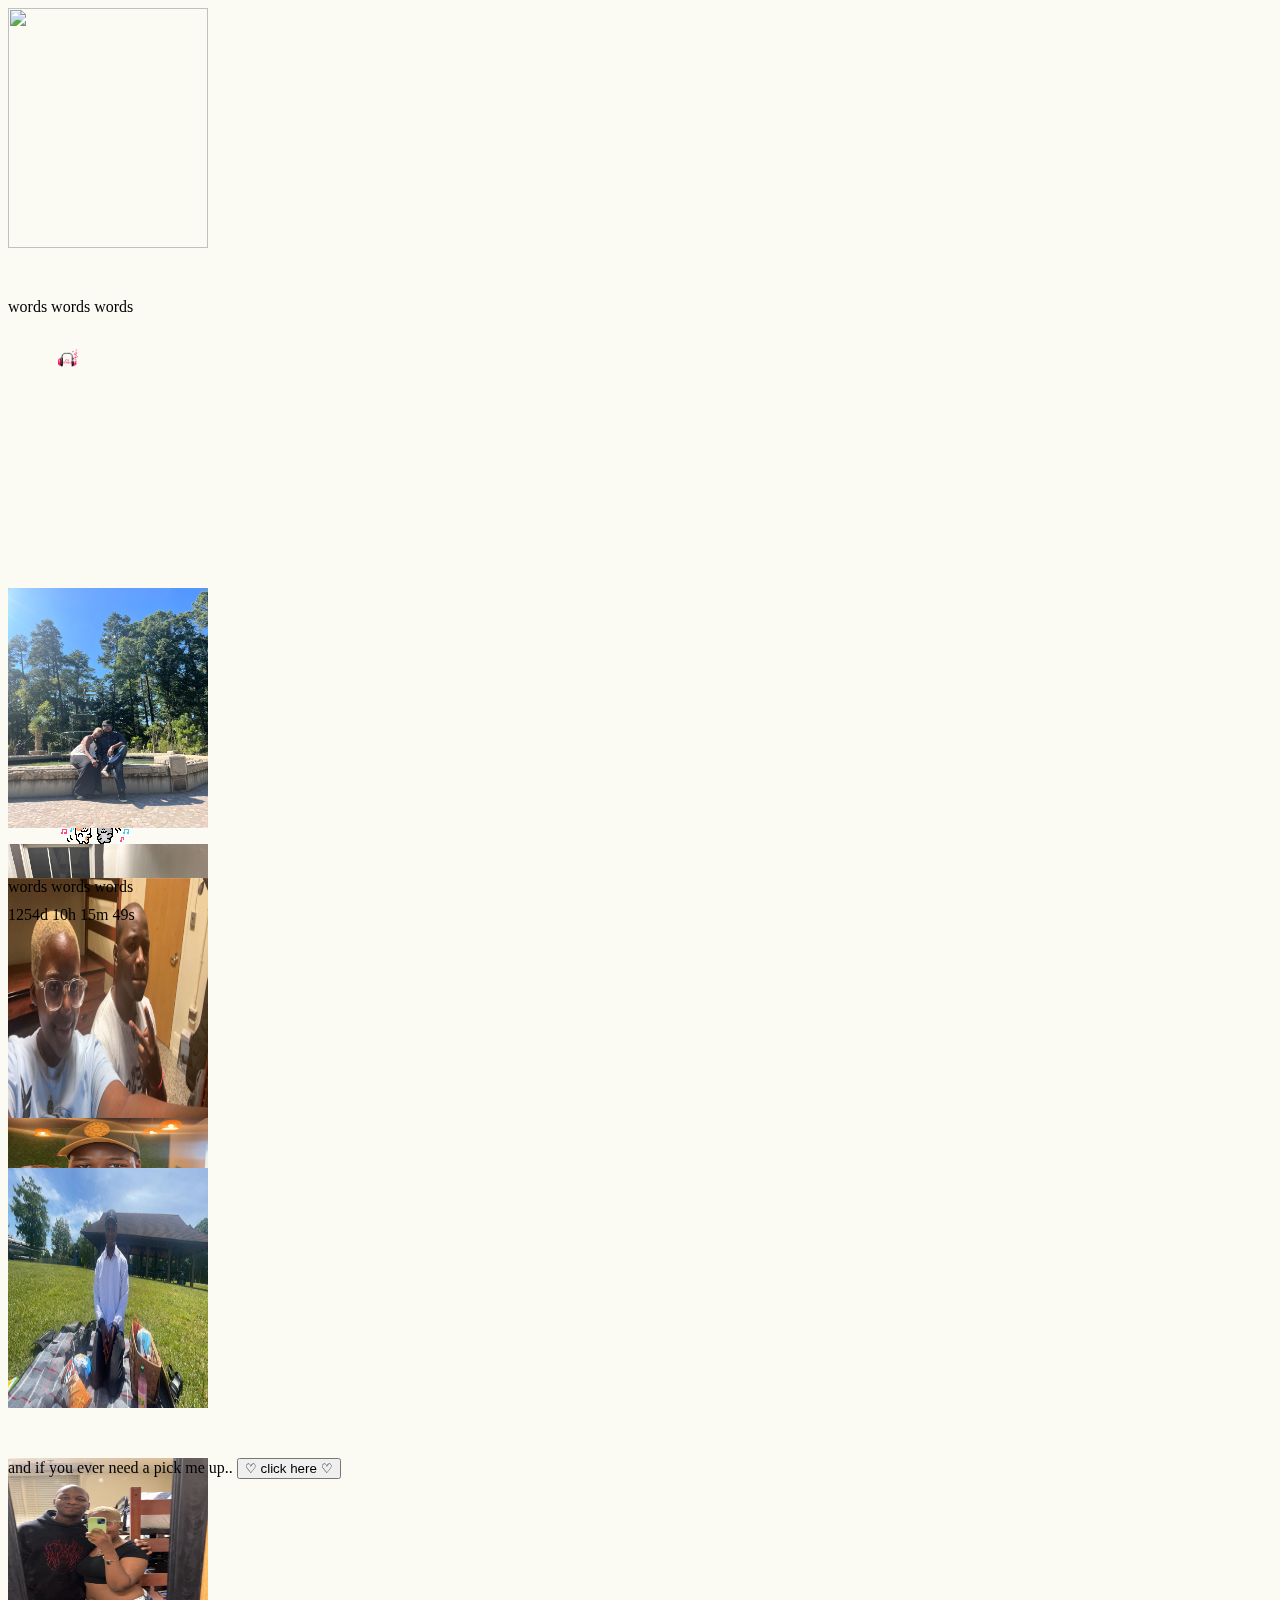
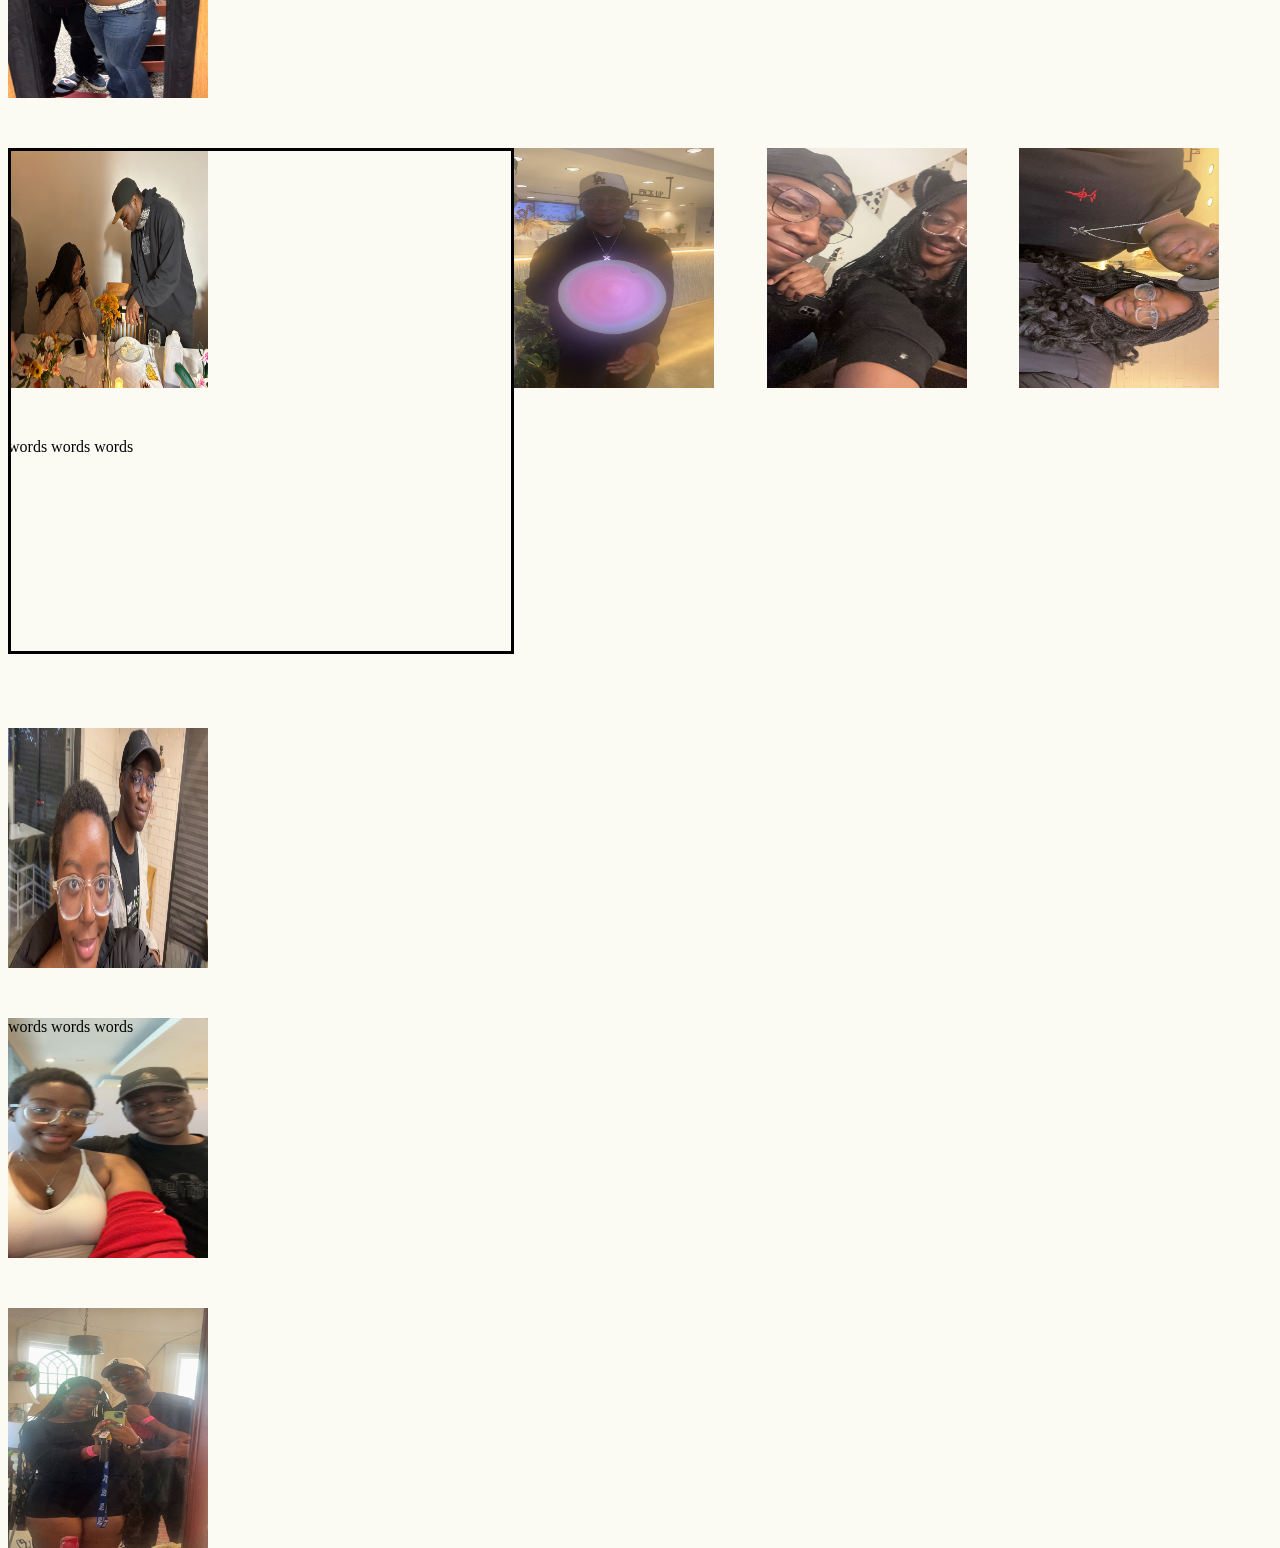
==== index.html @ 5087224a "Update index.html" ====
<!DOCTYPE html>
<html>

<head>
    <meta charset="utf-8" />
    <title>My landing page</title>
    <link rel="icon" type="image/x-icon" href=" images/tumblr_23c83ca6d9e8173773c2e165d2c011a1_eb9f9b46_640.png">
    <link rel="stylesheet" type="text/css" href="style.css" />
    <style>

    </style>
</head>


<body style="background-color: #fbfaf3;">
    <div class="mainwrapper">

        <div class="sevenwrapper">
            <img src="  images/IMG_0376.jpg" alt="">

            <img style="height:20px; width:auto; margin-top: 100px; margin-left: 50px;"
                src="  images/tumblr_inline_mtulcvjfHB1qaw0bs540.gif" alt="">

            <iframe style="border-radius:12px"
                src="https://open.spotify.com/embed/playlist/27aRAfMPv9vYtytE5DPoGF?utm_source=generator" width="100%"
                height="352" frameBorder="0" allowfullscreen=""
                allow="autoplay; clipboard-write; encrypted-media; fullscreen; picture-in-picture"
                loading="lazy"></iframe>

            <img style="height:20px; width:auto; margin-top: 100px; margin-left: 50px;"
                src="  images/tumblr_lngpm936rJ1qfel73540.gif" alt="">

            <img src="images/IMG_1539.jpeg" alt="">


            <img src="  images/IMG_5144.jpeg" alt="">

        </div>

        <div>
            words words words
        </div>

        <div class="threewrapper">
            <img src="  images/IMG_1712.jpeg" alt="">
            <img src="  images/IMG_1811.jpeg" alt="">
            <img src="  images/IMG_2466.jpeg" alt="">


        </div>

        <div>
            words words words
            <h1 style="background-color:#fbfaf3;font-size: 15px"></h1>
            <div id="clock">Loading...</div>
            <script>

                function updateClock() {
                    const startTime = new Date("February 17, 2023 19:21:00").getTime();
                    const now = new Date().getTime();
                    const elapsed = now - startTime;

                    const days = Math.floor(elapsed / (1000 * 60 * 60 * 24));
                    const hours = Math.floor((elapsed % (1000 * 60 * 60 * 24)) / (1000 * 60 * 60));
                    const minutes = Math.floor((elapsed % (1000 * 60 * 60)) / (1000 * 60));
                    const seconds = Math.floor((elapsed % (1000 * 60)) / 1000);

                    document.getElementById("clock").innerText =
                        `${days}d ${hours}h ${minutes}m ${seconds}s`;
                }

                setInterval(updateClock, 1000);
                updateClock(); 
            </script>

        </div>

        <div class="threewrapper">

            <img src="  images/IMG_5146.jpeg" alt="">
            <img src="  images/IMG_5147.jpeg" alt="">
            <img src="  images/IMG_7481.jpeg" alt="">


        </div>

        <div>
            and if you ever need a pick me up..

            <button onclick="generateCompliment()"> ♡ click here ♡</button>
            <p style=" font-size: 20px;
            margin-top: 20px; color: black;" id="compliment"></p>

            <p style=" font-size: 20px; margin-top: 20px; color: black;" id="compliment"></p>


            <script>

                const compList = [
                    "Your smile is so cute ♡",
                    "I love your dimples ♡",
                    "You are so handsome!",
                    "Your outfits are always sooo good!",
                    "I love you!",
                    "You make me so happy",
                    "You're so persistent!",
                    "You're so kind",
                    "You are intelligent!",
                    "You are so charming",
                    "You are a joy to be around",
                    "You're such a good boyfriend",
                    "You're a great friend"
                ];

                function generateCompliment() {
                    const randomCompliment = compList[Math.floor(Math.random() * compList.length)];
                    document.getElementById("compliment").textContent = randomCompliment;
                }
            </script>
        </div>


        <div class="fourwrapper">

            <iframe width="500" height="500" style="border:3px solid black; margin:auto; display:block" frameborder="0"
                src="https://crosswordlabs.com/embed/anniv-933"></iframe> <img src="  images/IMG_5137.jpeg" alt="">
            <img src="  images/IMG_5138.jpeg" alt="">
            <img src="  images/IMG_5141.jpeg" alt="">
        </div>

        <div>
            words words words
        </div>

        <div class="threewrapper">
            <img src="  images/IMG_3035.jpeg" alt="">
            <img src="  images/IMG_3185.jpeg" alt="">
            <img src="  images/IMG_3643.jpeg" alt="">

        </div>

        <div>
            words words words
        </div>
    </div>

</body>

</html>
---- style.css ----
p {
    font-family: 'Segoe UI', Tahoma, Geneva, Verdana, sans-serif;
    font-size: 20px;
    color: white;
}

a {
    color: white;
    font-family: 'Segoe UI', Tahoma, Geneva, Verdana, sans-serif;
    font-size: 15px;
    text-decoration: none;

}

img {
    display: block;
    width: 200px;
    height: 100%;
}

.mainwrapper {
    display: grid;
    grid-auto-rows: 15em;
    row-gap: 50px;
}

.fourwrapper {
    display: grid;
    grid-template-columns: repeat(4, 1fr);
    grid-auto-rows: 15em;
    row-gap: 50px;
}


.threewrapper {
    display: grid;
    grid-template-columns: 3, 1fr;
    grid-auto-rows: 15em;
    row-gap: 50px;
}


span:hover {
    background-color: rgb(255, 255, 255, 0.2);
    padding-left: 20px;
    padding-bottom: 20px;

}
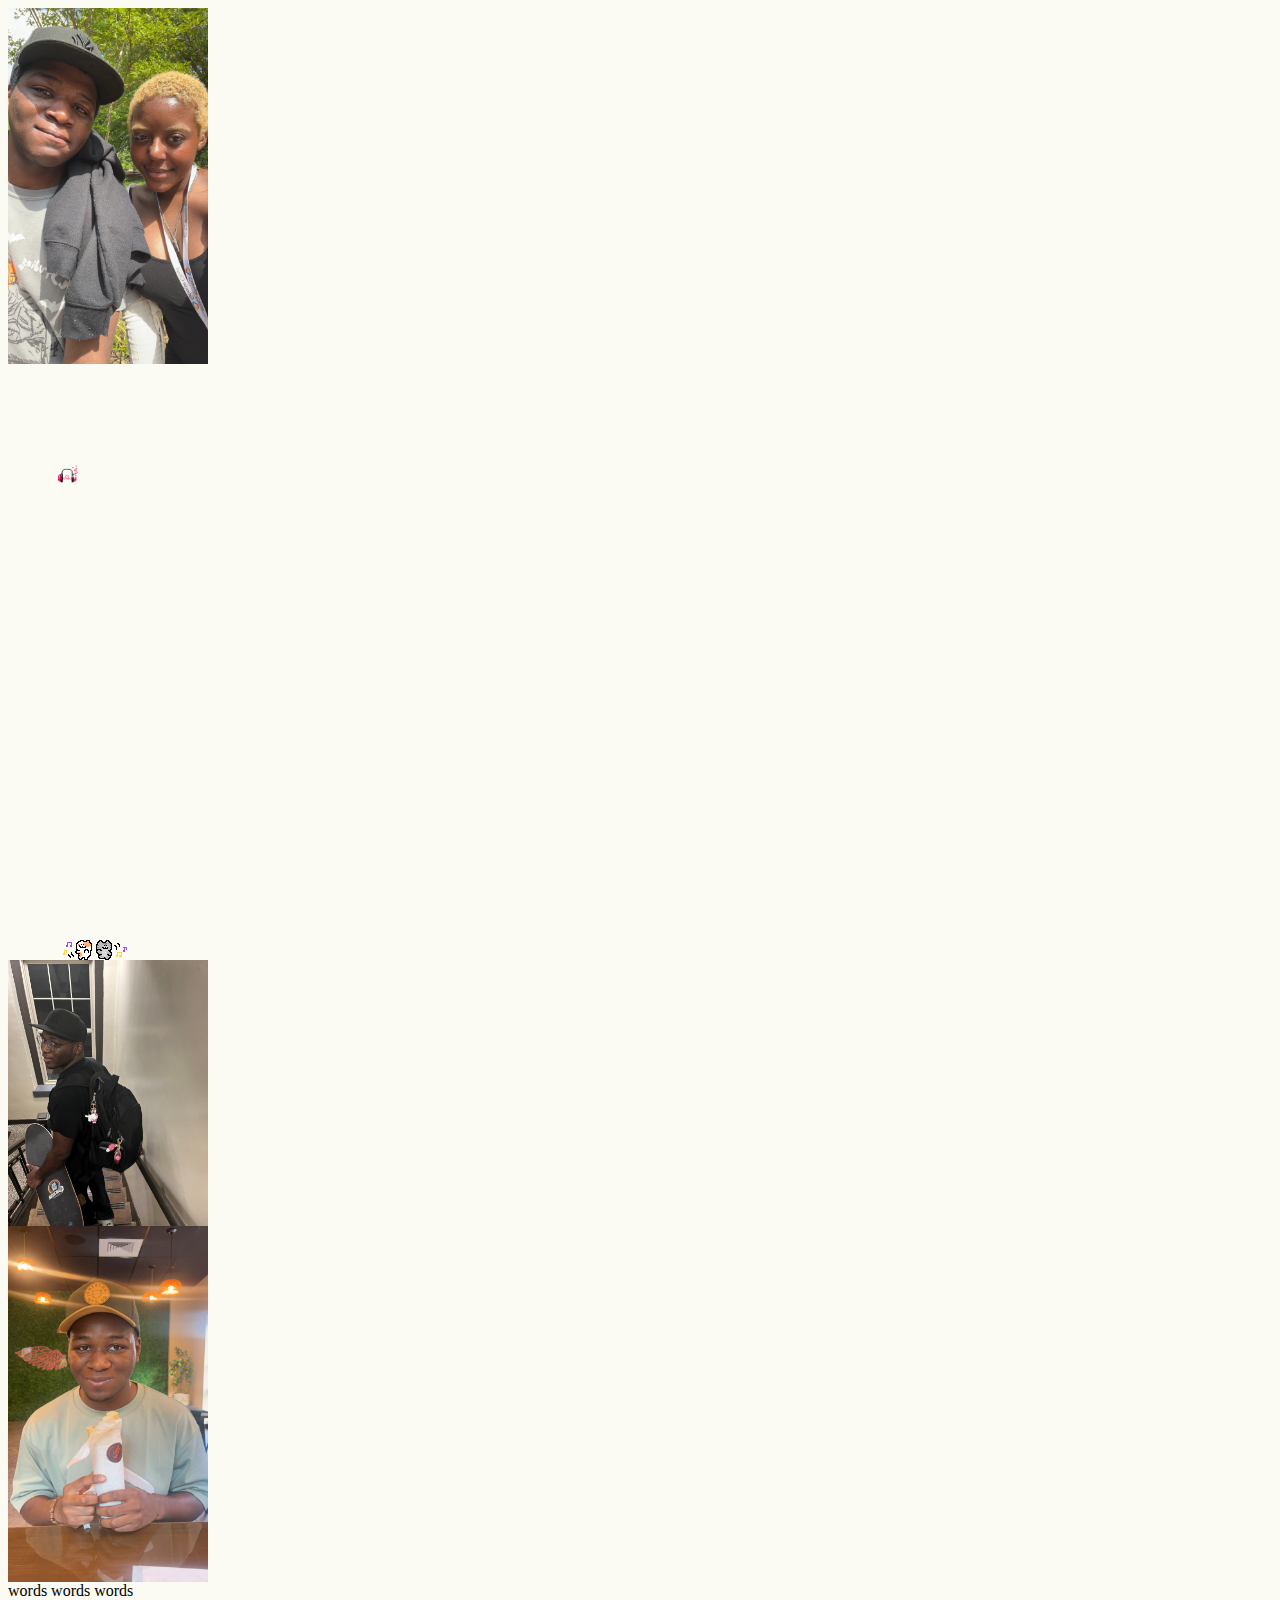
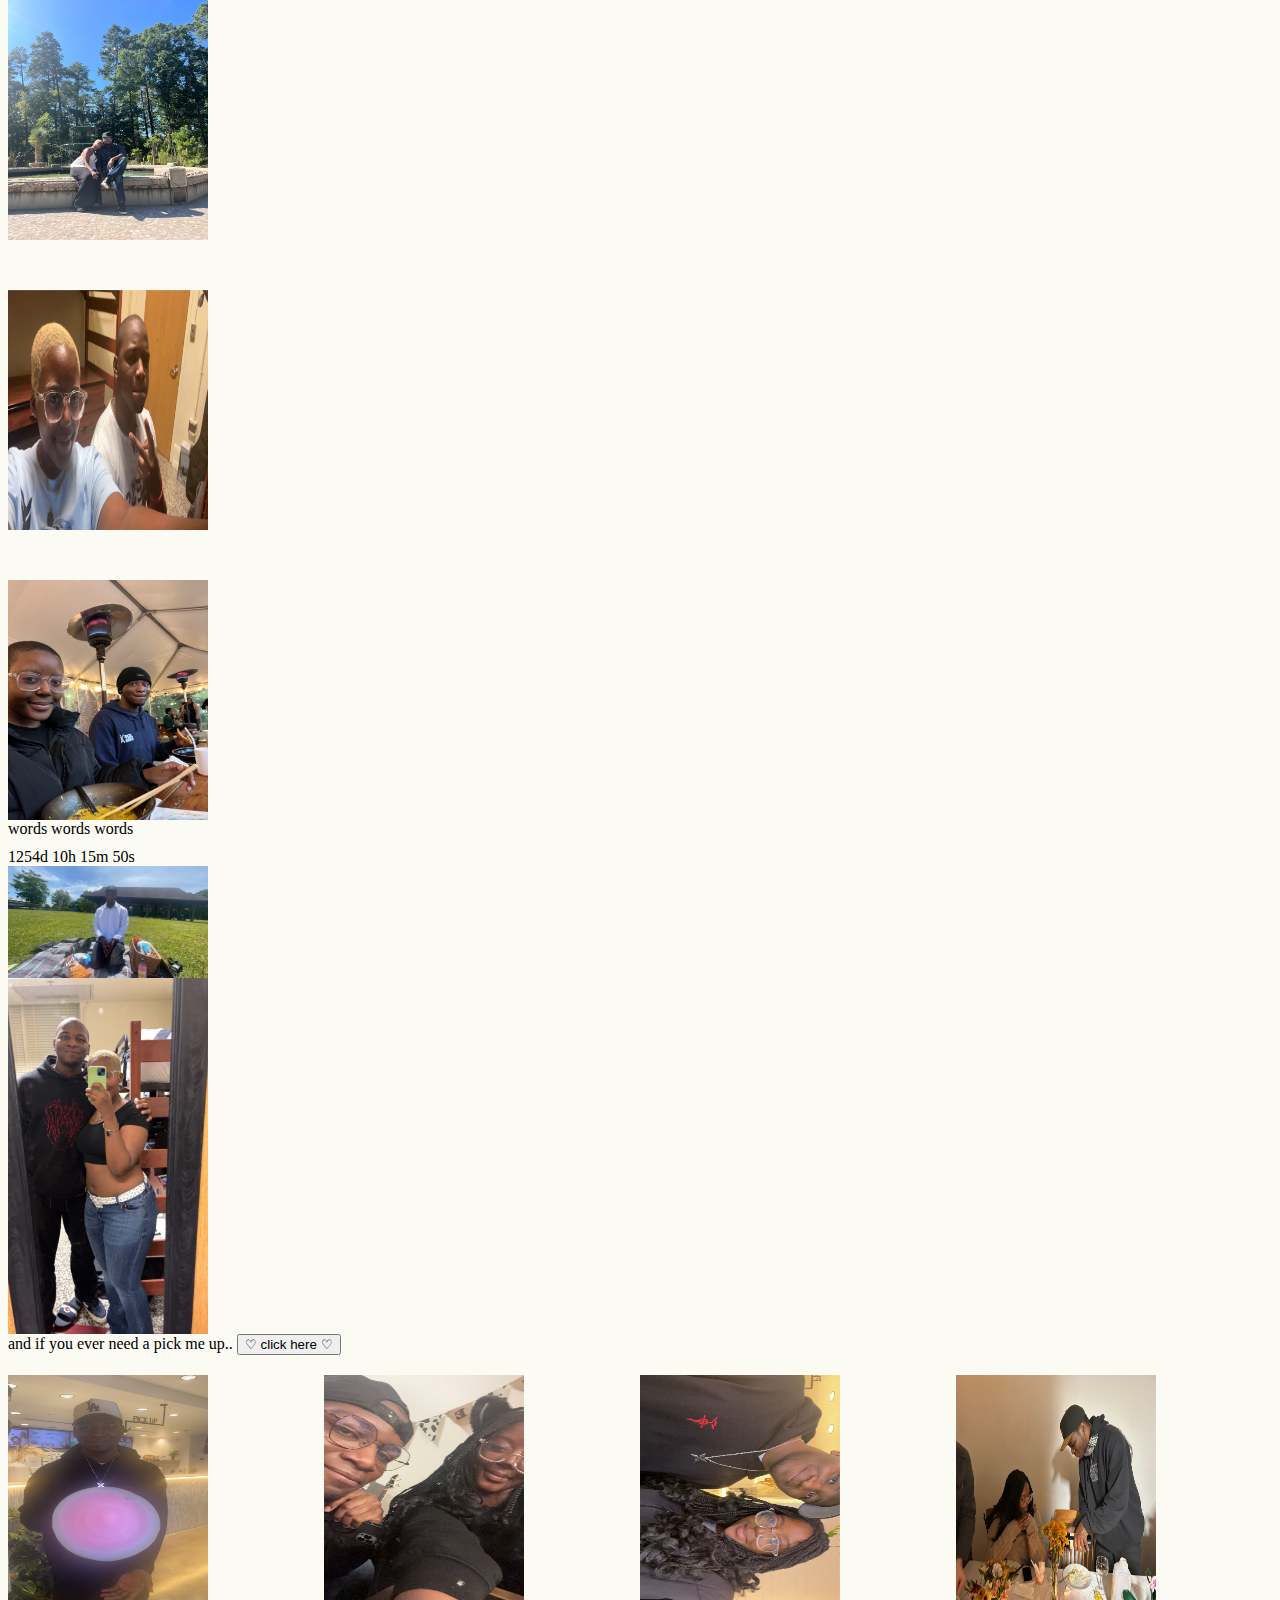
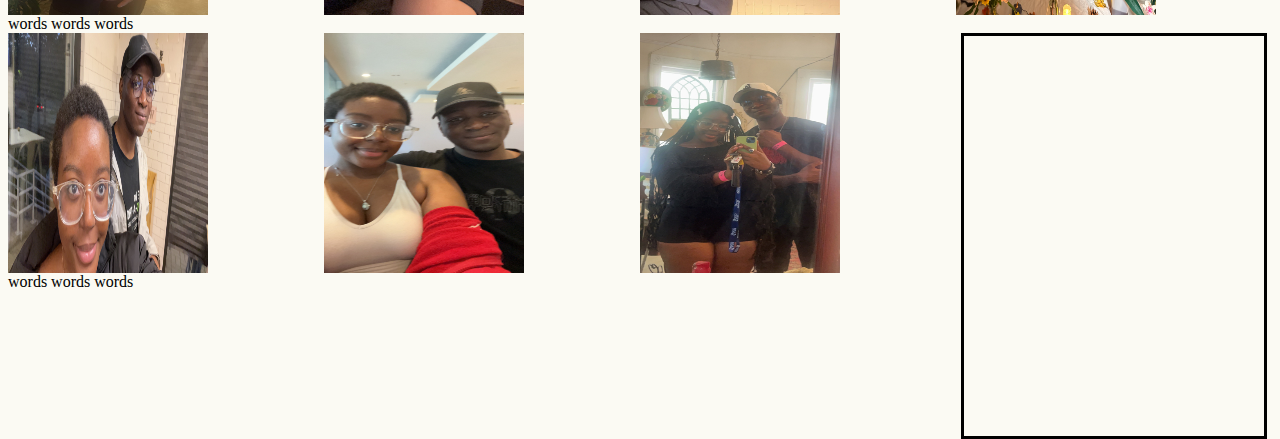
==== commit ec840877: "Update index.html" ====
--- a/index.html
+++ b/index.html
@@ -4,7 +4,7 @@
 <head>
     <meta charset="utf-8" />
     <title>My landing page</title>
-    <link rel="icon" type="image/x-icon" href=" images/tumblr_23c83ca6d9e8173773c2e165d2c011a1_eb9f9b46_640.png">
+    <link rel="icon" type="image/x-icon" href="images/tumblr_23c83ca6d9e8173773c2e165d2c011a1_eb9f9b46_640.png">
     <link rel="stylesheet" type="text/css" href="style.css" />
     <style>
 
@@ -13,136 +13,136 @@
 
 
 <body style="background-color: #fbfaf3;">
-    <div class="mainwrapper">
 
-        <div class="sevenwrapper">
-            <img src="  images/IMG_0376.jpg" alt="">
+    <div class="sevenwrapper">
+        <img src="images/IMG_0376.jpeg" alt="">
 
-            <img style="height:20px; width:auto; margin-top: 100px; margin-left: 50px;"
-                src="  images/tumblr_inline_mtulcvjfHB1qaw0bs540.gif" alt="">
+        <img style="height:20px; width:auto; margin-top: 100px; margin-left: 50px;"
+            src="images/tumblr_inline_mtulcvjfHB1qaw0bs540.gif" alt="">
 
-            <iframe style="border-radius:12px"
-                src="https://open.spotify.com/embed/playlist/27aRAfMPv9vYtytE5DPoGF?utm_source=generator" width="100%"
-                height="352" frameBorder="0" allowfullscreen=""
-                allow="autoplay; clipboard-write; encrypted-media; fullscreen; picture-in-picture"
-                loading="lazy"></iframe>
+        <iframe style="border-radius:12px"
+            src="https://open.spotify.com/embed/playlist/27aRAfMPv9vYtytE5DPoGF?utm_source=generator" width="100%"
+            height="352" frameBorder="0" allowfullscreen=""
+            allow="autoplay; clipboard-write; encrypted-media; fullscreen; picture-in-picture" loading="lazy"></iframe>
 
-            <img style="height:20px; width:auto; margin-top: 100px; margin-left: 50px;"
-                src="  images/tumblr_lngpm936rJ1qfel73540.gif" alt="">
+        <img style="height:20px; width:auto; margin-top: 100px; margin-left: 50px;"
+            src="images/tumblr_lngpm936rJ1qfel73540.gif" alt="">
 
-            <img src="images/IMG_1539.jpeg" alt="">
+        <img src="images/IMG_1539.jpeg" alt="">
 
 
-            <img src="  images/IMG_5144.jpeg" alt="">
+        <img src="images/IMG_5144.jpeg" alt="">
 
-        </div>
+    </div>
 
-        <div>
-            words words words
-        </div>
+    <div>
+        words words words
+    </div>
 
-        <div class="threewrapper">
-            <img src="  images/IMG_1712.jpeg" alt="">
-            <img src="  images/IMG_1811.jpeg" alt="">
-            <img src="  images/IMG_2466.jpeg" alt="">
+    <div class="threewrapper">
+        <img src="images/IMG_1712.jpeg" alt="">
+        <img src="images/IMG_1811.jpeg" alt="">
+        <img src="images/IMG_2466.jpeg" alt="">
 
 
-        </div>
+    </div>
 
-        <div>
-            words words words
-            <h1 style="background-color:#fbfaf3;font-size: 15px"></h1>
-            <div id="clock">Loading...</div>
-            <script>
+    <div>
+        words words words
+        <h1 style="background-color:#fbfaf3;font-size: 15px"></h1>
+        <div id="clock">Loading...</div>
+        <script>
 
-                function updateClock() {
-                    const startTime = new Date("February 17, 2023 19:21:00").getTime();
-                    const now = new Date().getTime();
-                    const elapsed = now - startTime;
+            function updateClock() {
+                const startTime = new Date("February 17, 2023 19:21:00").getTime();
+                const now = new Date().getTime();
+                const elapsed = now - startTime;
 
-                    const days = Math.floor(elapsed / (1000 * 60 * 60 * 24));
-                    const hours = Math.floor((elapsed % (1000 * 60 * 60 * 24)) / (1000 * 60 * 60));
-                    const minutes = Math.floor((elapsed % (1000 * 60 * 60)) / (1000 * 60));
-                    const seconds = Math.floor((elapsed % (1000 * 60)) / 1000);
+                const days = Math.floor(elapsed / (1000 * 60 * 60 * 24));
+                const hours = Math.floor((elapsed % (1000 * 60 * 60 * 24)) / (1000 * 60 * 60));
+                const minutes = Math.floor((elapsed % (1000 * 60 * 60)) / (1000 * 60));
+                const seconds = Math.floor((elapsed % (1000 * 60)) / 1000);
 
-                    document.getElementById("clock").innerText =
-                        `${days}d ${hours}h ${minutes}m ${seconds}s`;
-                }
+                document.getElementById("clock").innerText =
+                    `${days}d ${hours}h ${minutes}m ${seconds}s`;
+            }
 
-                setInterval(updateClock, 1000);
-                updateClock(); 
-            </script>
+            setInterval(updateClock, 1000);
+            updateClock(); 
+        </script>
 
-        </div>
+    </div>
 
-        <div class="threewrapper">
+    <div class="twowrapper">
 
-            <img src="  images/IMG_5146.jpeg" alt="">
-            <img src="  images/IMG_5147.jpeg" alt="">
-            <img src="  images/IMG_7481.jpeg" alt="">
+        <img src="images/IMG_5146.jpeg" alt="">
+        <img src="images/IMG_5147.jpeg" alt="">
+
+    </div>
+
+    <div>
+        and if you ever need a pick me up..
+
+        <button onclick="generateCompliment()"> ♡ click here ♡</button>
+        <p style=" font-size: 20px;
+            margin-top: 20px; color: black;" id="compliment"></p>
+
+        <p style=" font-size: 20px; margin-top: 20px; color: black;" id="compliment"></p>
 
 
-        </div>
+        <script>
 
-        <div>
-            and if you ever need a pick me up..
+            const compList = [
+                "Your smile is so cute ♡",
+                "I love your dimples ♡",
+                "You are so handsome!",
+                "Your outfits are always sooo good!",
+                "I love you!",
+                "You make me so happy",
+                "You're so persistent!",
+                "You're so kind",
+                "You are intelligent!",
+                "You are so charming",
+                "You are a joy to be around",
+                "You're such a good boyfriend",
+                "You're a great friend"
+            ];
 
-            <button onclick="generateCompliment()"> ♡ click here ♡</button>
-            <p style=" font-size: 20px;
-            margin-top: 20px; color: black;" id="compliment"></p>
-
-            <p style=" font-size: 20px; margin-top: 20px; color: black;" id="compliment"></p>
+            function generateCompliment() {
+                const randomCompliment = compList[Math.floor(Math.random() * compList.length)];
+                document.getElementById("compliment").textContent = randomCompliment;
+            }
+        </script>
+    </div>
 
 
-            <script>
-
-                const compList = [
-                    "Your smile is so cute ♡",
-                    "I love your dimples ♡",
-                    "You are so handsome!",
-                    "Your outfits are always sooo good!",
-                    "I love you!",
-                    "You make me so happy",
-                    "You're so persistent!",
-                    "You're so kind",
-                    "You are intelligent!",
-                    "You are so charming",
-                    "You are a joy to be around",
-                    "You're such a good boyfriend",
-                    "You're a great friend"
-                ];
-
-                function generateCompliment() {
-                    const randomCompliment = compList[Math.floor(Math.random() * compList.length)];
-                    document.getElementById("compliment").textContent = randomCompliment;
-                }
-            </script>
-        </div>
+    <div class="fourwrapper">
 
 
-        <div class="fourwrapper">
+        <img src="  images/IMG_5137.jpeg" alt="">
+        <img src="images/IMG_5138.jpeg" alt="">
+        <img src="images/IMG_5141.jpeg" alt="">
+        <img src="images/IMG_7481.jpeg" alt="">
 
-            <iframe width="500" height="500" style="border:3px solid black; margin:auto; display:block" frameborder="0"
-                src="https://crosswordlabs.com/embed/anniv-933"></iframe> <img src="  images/IMG_5137.jpeg" alt="">
-            <img src="  images/IMG_5138.jpeg" alt="">
-            <img src="  images/IMG_5141.jpeg" alt="">
-        </div>
+    </div>
 
-        <div>
-            words words words
-        </div>
+    <div>
+        words words words
+    </div>
 
-        <div class="threewrapper">
-            <img src="  images/IMG_3035.jpeg" alt="">
-            <img src="  images/IMG_3185.jpeg" alt="">
-            <img src="  images/IMG_3643.jpeg" alt="">
+    <div class="fourwrapper">
+        <img src="images/IMG_3035.jpeg" alt="">
+        <img src="images/IMG_3185.jpeg" alt="">
+        <img src="images/IMG_3643.jpeg" alt="">
+        <iframe width="300" height="400" style="border:3px solid black; margin:auto; display:block" frameborder="0"
+            src="https://crosswordlabs.com/embed/anniv-933"></iframe>
 
-        </div>
+    </div>
 
-        <div>
-            words words words
-        </div>
+    <div>
+        words words words
     </div>
+
 
 </body>
 
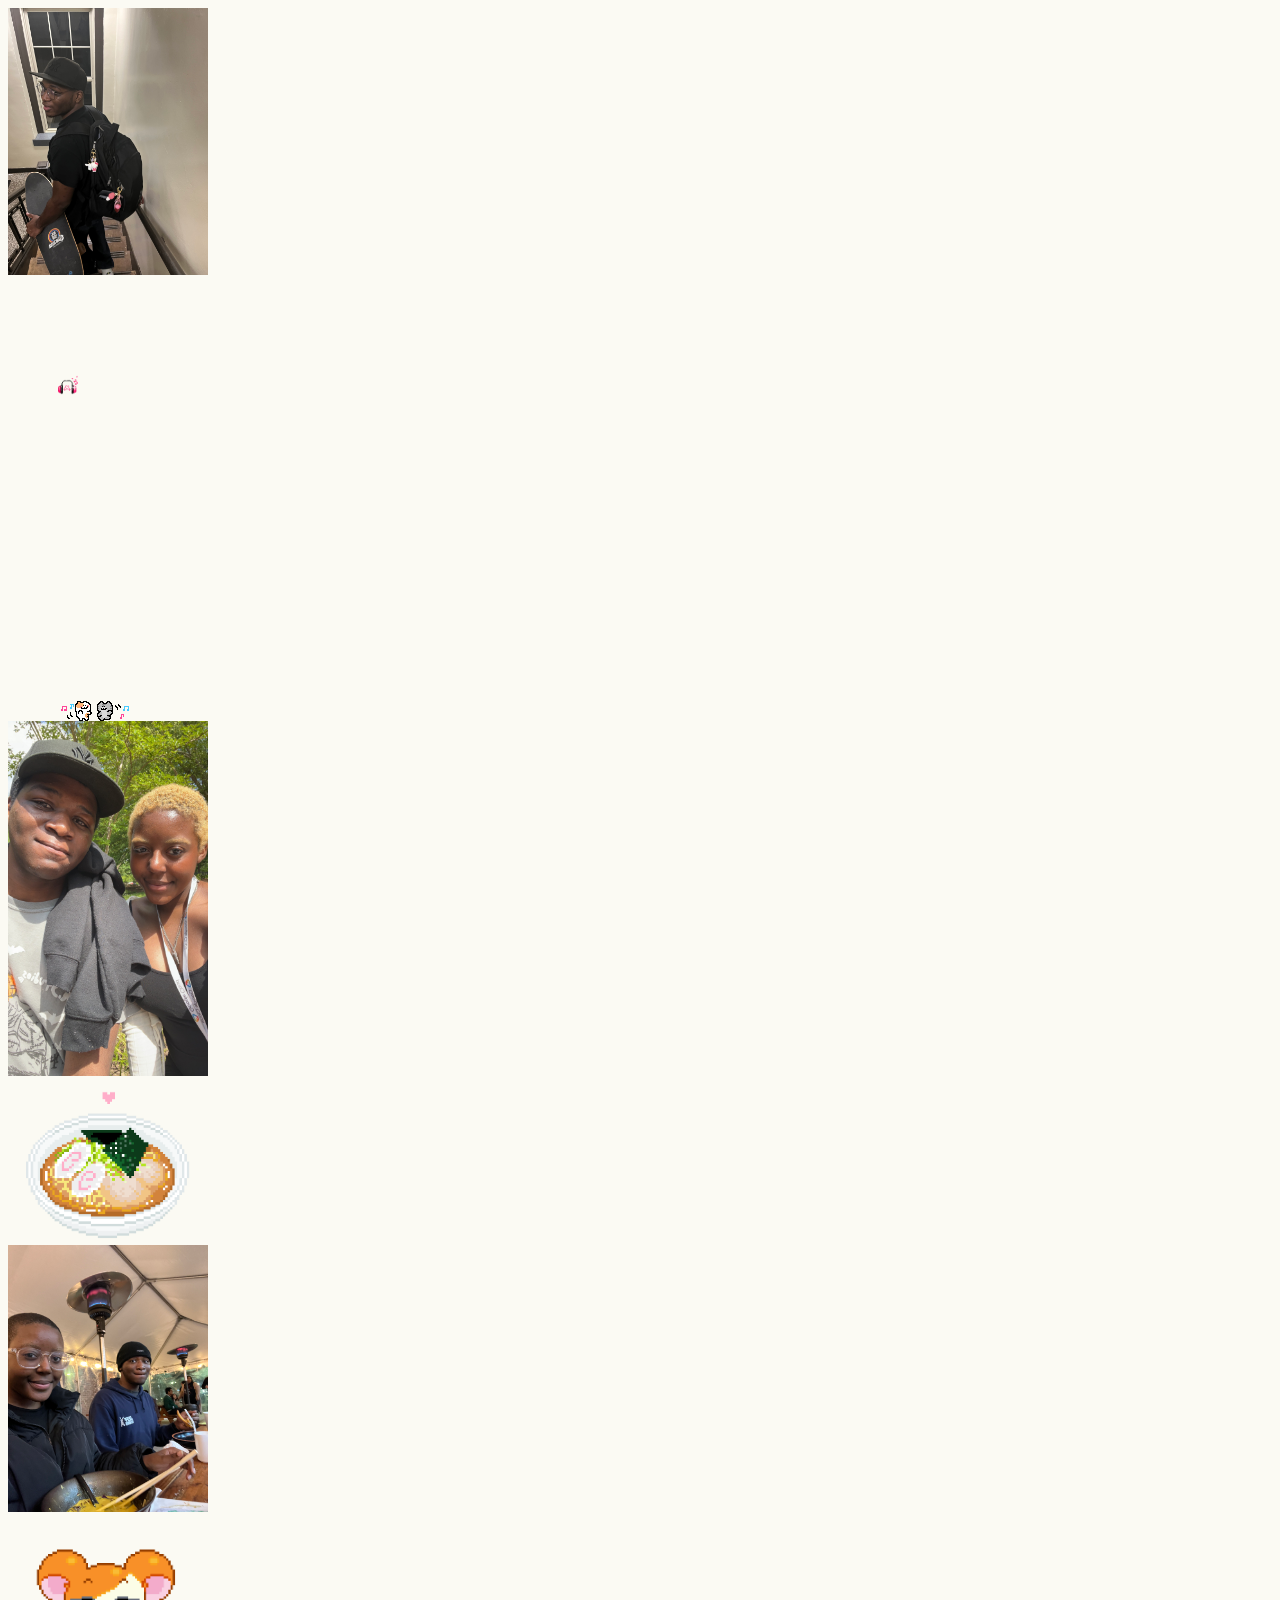
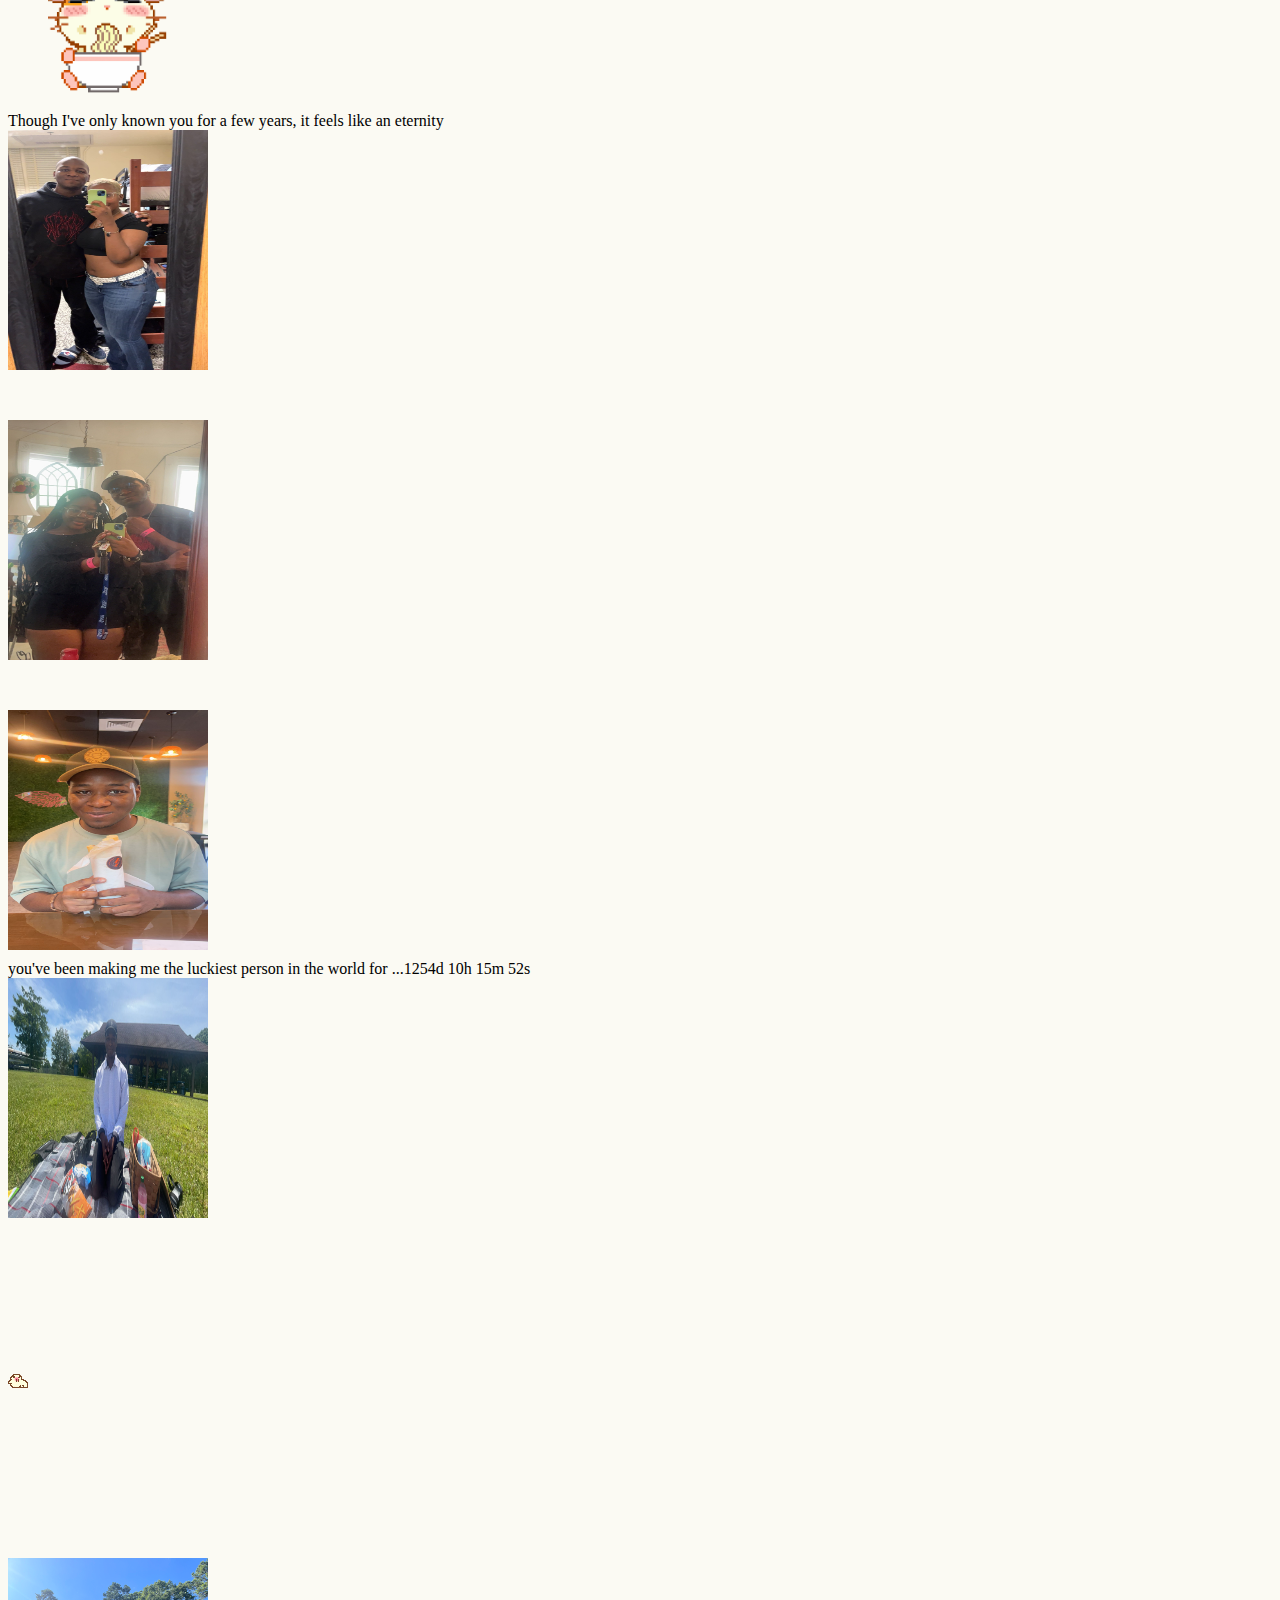
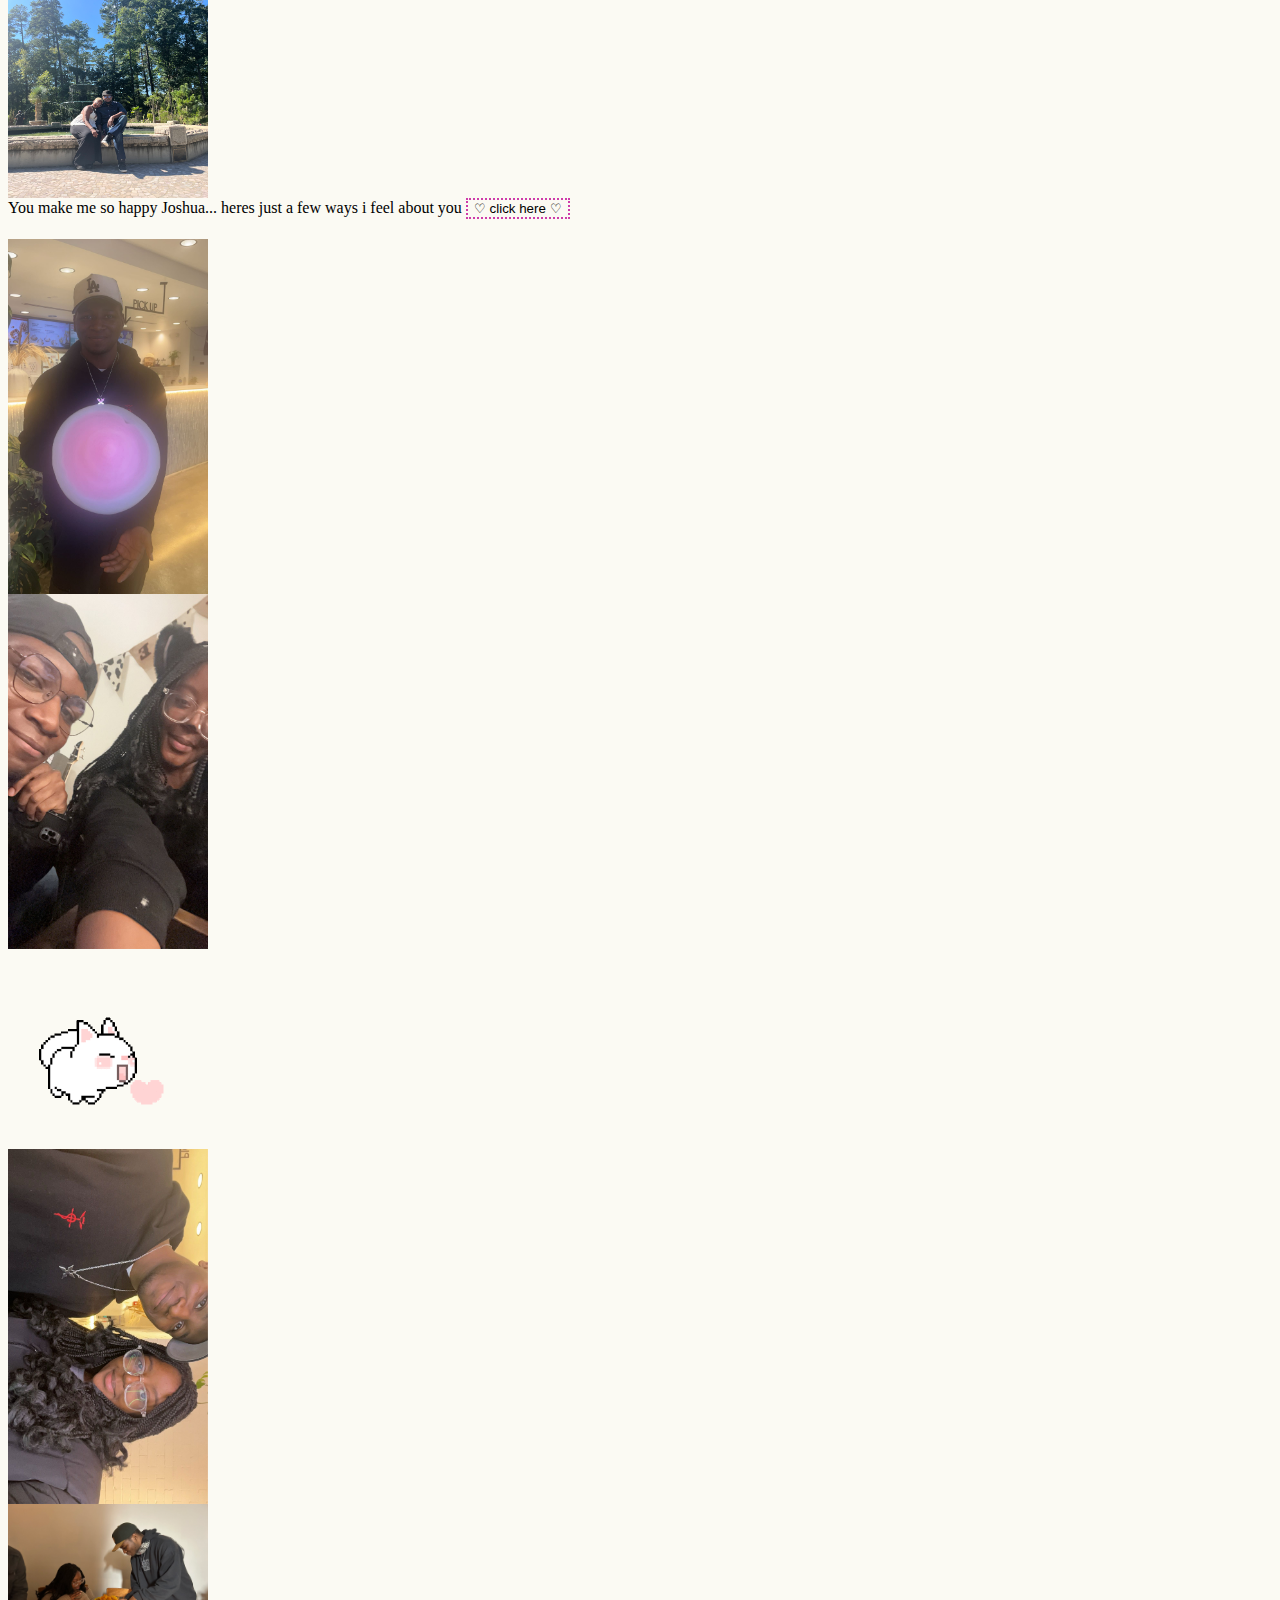
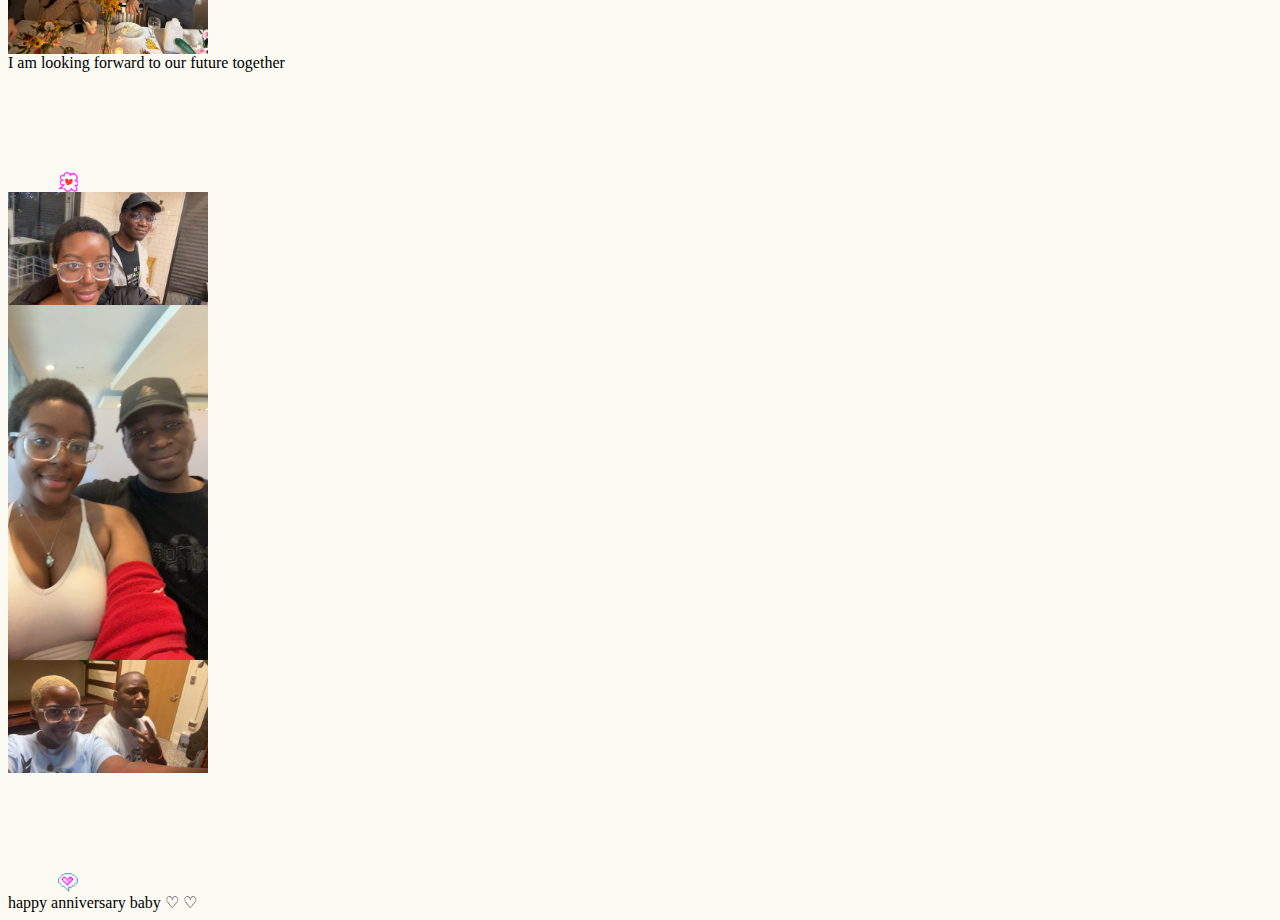
==== commit 311c2c56: "ui" ====
--- a/index.html
+++ b/index.html
@@ -14,41 +14,46 @@
 
 <body style="background-color: #fbfaf3;">
 
-    <div class="sevenwrapper">
-        <img src="images/IMG_0376.jpeg" alt="">
+    <div class="eightwrapper">
+        <img src="images/IMG_1539.jpeg" alt="">
 
         <img style="height:20px; width:auto; margin-top: 100px; margin-left: 50px;"
             src="images/tumblr_inline_mtulcvjfHB1qaw0bs540.gif" alt="">
 
         <iframe style="border-radius:12px"
-            src="https://open.spotify.com/embed/playlist/27aRAfMPv9vYtytE5DPoGF?utm_source=generator" width="100%"
-            height="352" frameBorder="0" allowfullscreen=""
+            src="https://open.spotify.com/embed/playlist/27aRAfMPv9vYtytE5DPoGF?utm_source=generator" width="40px"
+            height="202" frameBorder="0" allowfullscreen=""
             allow="autoplay; clipboard-write; encrypted-media; fullscreen; picture-in-picture" loading="lazy"></iframe>
 
         <img style="height:20px; width:auto; margin-top: 100px; margin-left: 50px;"
             src="images/tumblr_lngpm936rJ1qfel73540.gif" alt="">
 
-        <img src="images/IMG_1539.jpeg" alt="">
+        <img src="images/IMG_0376.jpeg" alt="">
+
+        <img src="images/ezgif-109a8dc8fdc458.gif" alt="">
+
+        <img src="images/IMG_2466.jpeg" alt="">
+
+        <img src="images/ezgif-5e771ebf571349.gif" alt="">
 
 
-        <img src="images/IMG_5144.jpeg" alt="">
 
     </div>
 
-    <div>
-        words words words
+    <div class="txtwrapper">
+        Though I've only known you for a few years, it feels like an eternity
     </div>
 
     <div class="threewrapper">
-        <img src="images/IMG_1712.jpeg" alt="">
-        <img src="images/IMG_1811.jpeg" alt="">
-        <img src="images/IMG_2466.jpeg" alt="">
+
+        <img src="images/IMG_5147.jpeg" alt="">
+        <img src="images/IMG_3643.jpeg" alt="">
+        <img src="images/IMG_5144.jpeg" alt="">
 
 
     </div>
 
     <div>
-        words words words
         <h1 style="background-color:#fbfaf3;font-size: 15px"></h1>
         <div id="clock">Loading...</div>
         <script>
@@ -64,7 +69,7 @@
                 const seconds = Math.floor((elapsed % (1000 * 60)) / 1000);
 
                 document.getElementById("clock").innerText =
-                    `${days}d ${hours}h ${minutes}m ${seconds}s`;
+                    `        you've been making me the luckiest person in the world for ...${days}d ${hours}h ${minutes}m ${seconds}s`;
             }
 
             setInterval(updateClock, 1000);
@@ -73,18 +78,24 @@
 
     </div>
 
-    <div class="twowrapper">
+    <div class="threewrapper">
 
         <img src="images/IMG_5146.jpeg" alt="">
-        <img src="images/IMG_5147.jpeg" alt="">
+
+        <img style="height:20px; width:auto; margin-top: 100px; margin-left: 0px;" src="images/ezgif-29594015a5903c.gif"
+            alt="">
+
+        <img src="images/IMG_1712.jpeg" alt="">
+
 
     </div>
 
-    <div>
-        and if you ever need a pick me up..
+    <div class="txtwrapper">
+        You make me so happy Joshua... heres just a few ways i feel about you
 
-        <button onclick="generateCompliment()"> ♡ click here ♡</button>
-        <p style=" font-size: 20px;
+        <button onclick="generateCompliment()" style="border: 2px dotted #ce3caa; background-color: #fbfaf3;"> ♡ click
+            here ♡</button>
+        <p style=" font-size: 20px; 
             margin-top: 20px; color: black;" id="compliment"></p>
 
         <p style=" font-size: 20px; margin-top: 20px; color: black;" id="compliment"></p>
@@ -97,7 +108,7 @@
                 "I love your dimples ♡",
                 "You are so handsome!",
                 "Your outfits are always sooo good!",
-                "I love you!",
+                "I love you! ♡",
                 "You make me so happy",
                 "You're so persistent!",
                 "You're so kind",
@@ -105,7 +116,9 @@
                 "You are so charming",
                 "You are a joy to be around",
                 "You're such a good boyfriend",
-                "You're a great friend"
+                "You're a great friend",
+                "You're so funny",
+                "Your hobbies are so cool!",
             ];
 
             function generateCompliment() {
@@ -116,31 +129,41 @@
     </div>
 
 
-    <div class="fourwrapper">
+    <div class="fivewrapper">
 
 
         <img src="  images/IMG_5137.jpeg" alt="">
         <img src="images/IMG_5138.jpeg" alt="">
+        <img src="images/ezgif-2e5e9b01ea18f6.gif" alt="">
+
         <img src="images/IMG_5141.jpeg" alt="">
         <img src="images/IMG_7481.jpeg" alt="">
 
     </div>
 
-    <div>
-        words words words
+    <div class="txtwrapper">
+        I am looking forward to our future together
     </div>
 
-    <div class="fourwrapper">
+    <div class="fivewrapper">
+        <img style="height:20px; width:auto; margin-top: 100px; margin-left: 50px;"
+            src="images/tumblr_lzkowlgHgy1qhwcy0540.gif" alt="">
+
         <img src="images/IMG_3035.jpeg" alt="">
         <img src="images/IMG_3185.jpeg" alt="">
-        <img src="images/IMG_3643.jpeg" alt="">
-        <iframe width="300" height="400" style="border:3px solid black; margin:auto; display:block" frameborder="0"
-            src="https://crosswordlabs.com/embed/anniv-933"></iframe>
+
+        <img src="images/IMG_1811.jpeg" alt="">
+
+        <img style="height:20px; width:auto; margin-top: 100px; margin-left: 50px;"
+            src="images/tumblr_lkl5z4RA9q1qfamg6540.gif" alt="">
+
+
+
 
     </div>
 
-    <div>
-        words words words
+    <div class="txtwrapper">
+        happy anniversary baby ♡ ♡
     </div>
 
 
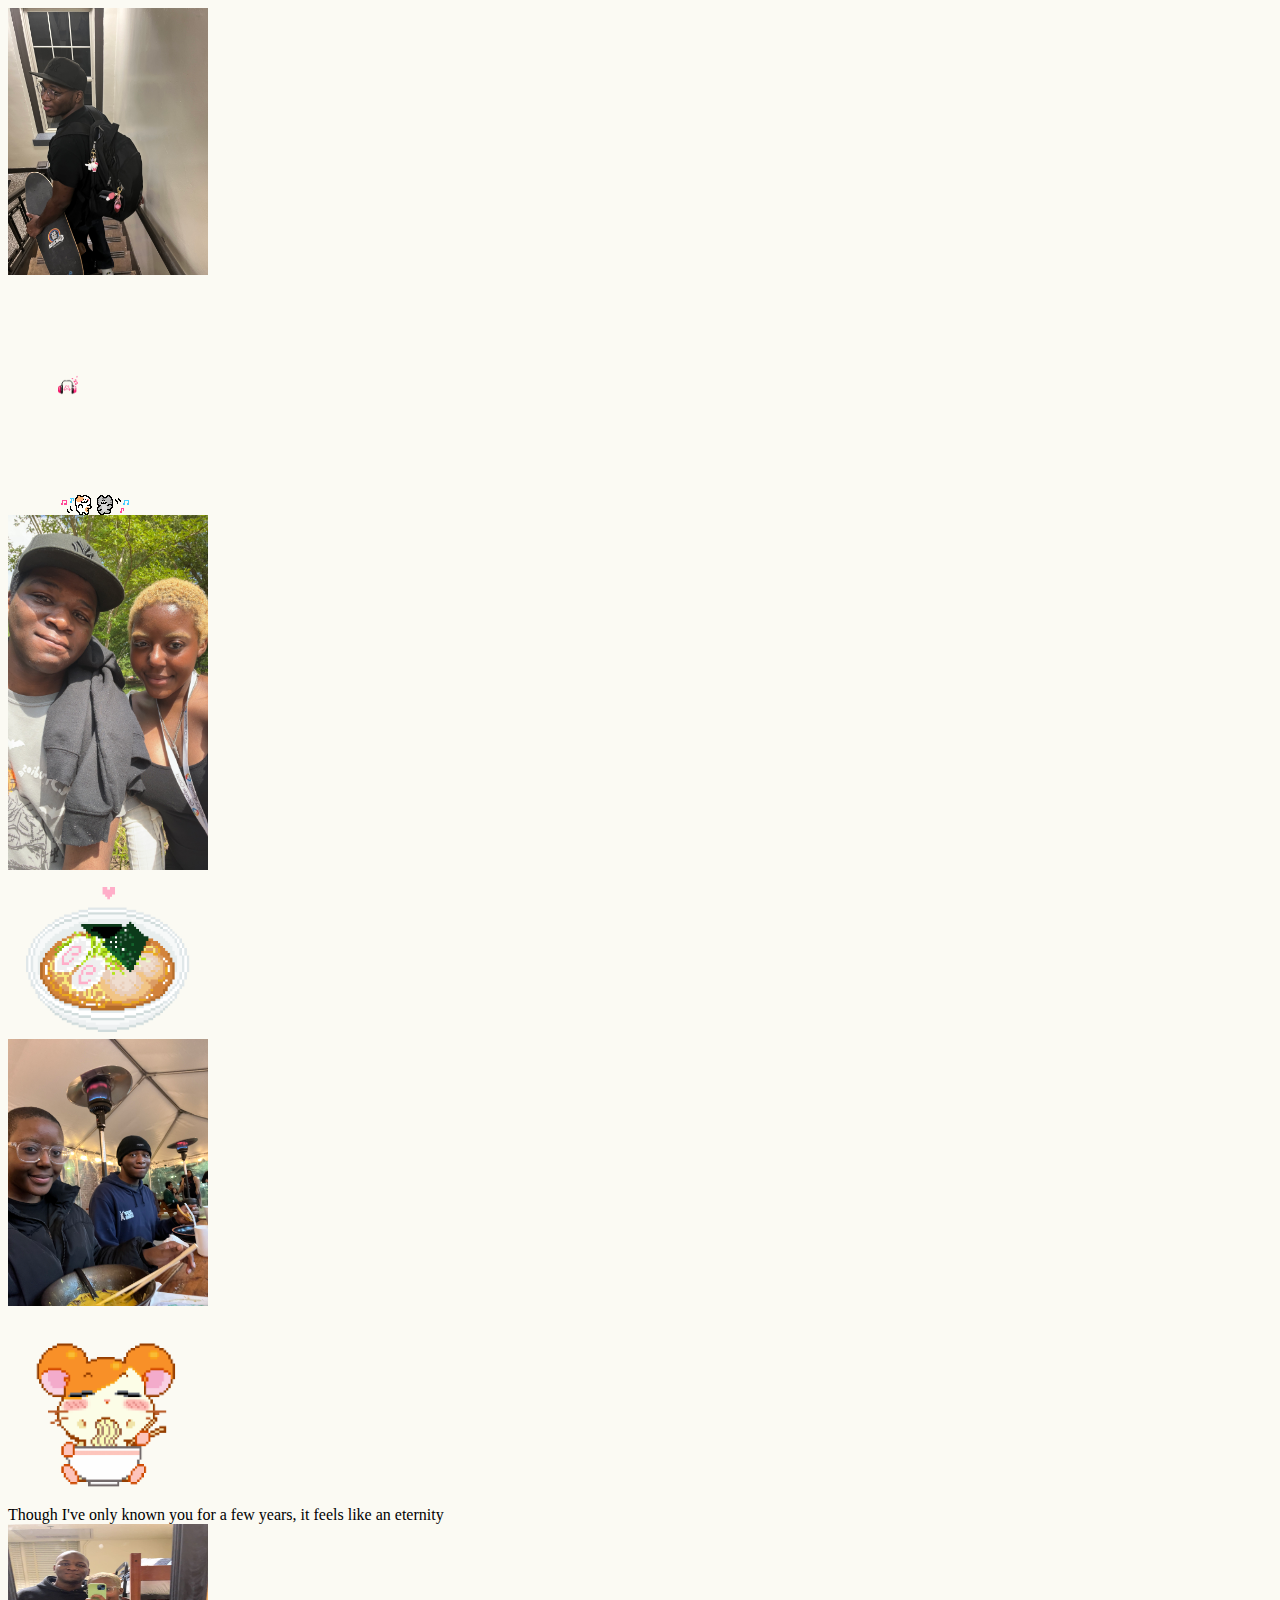
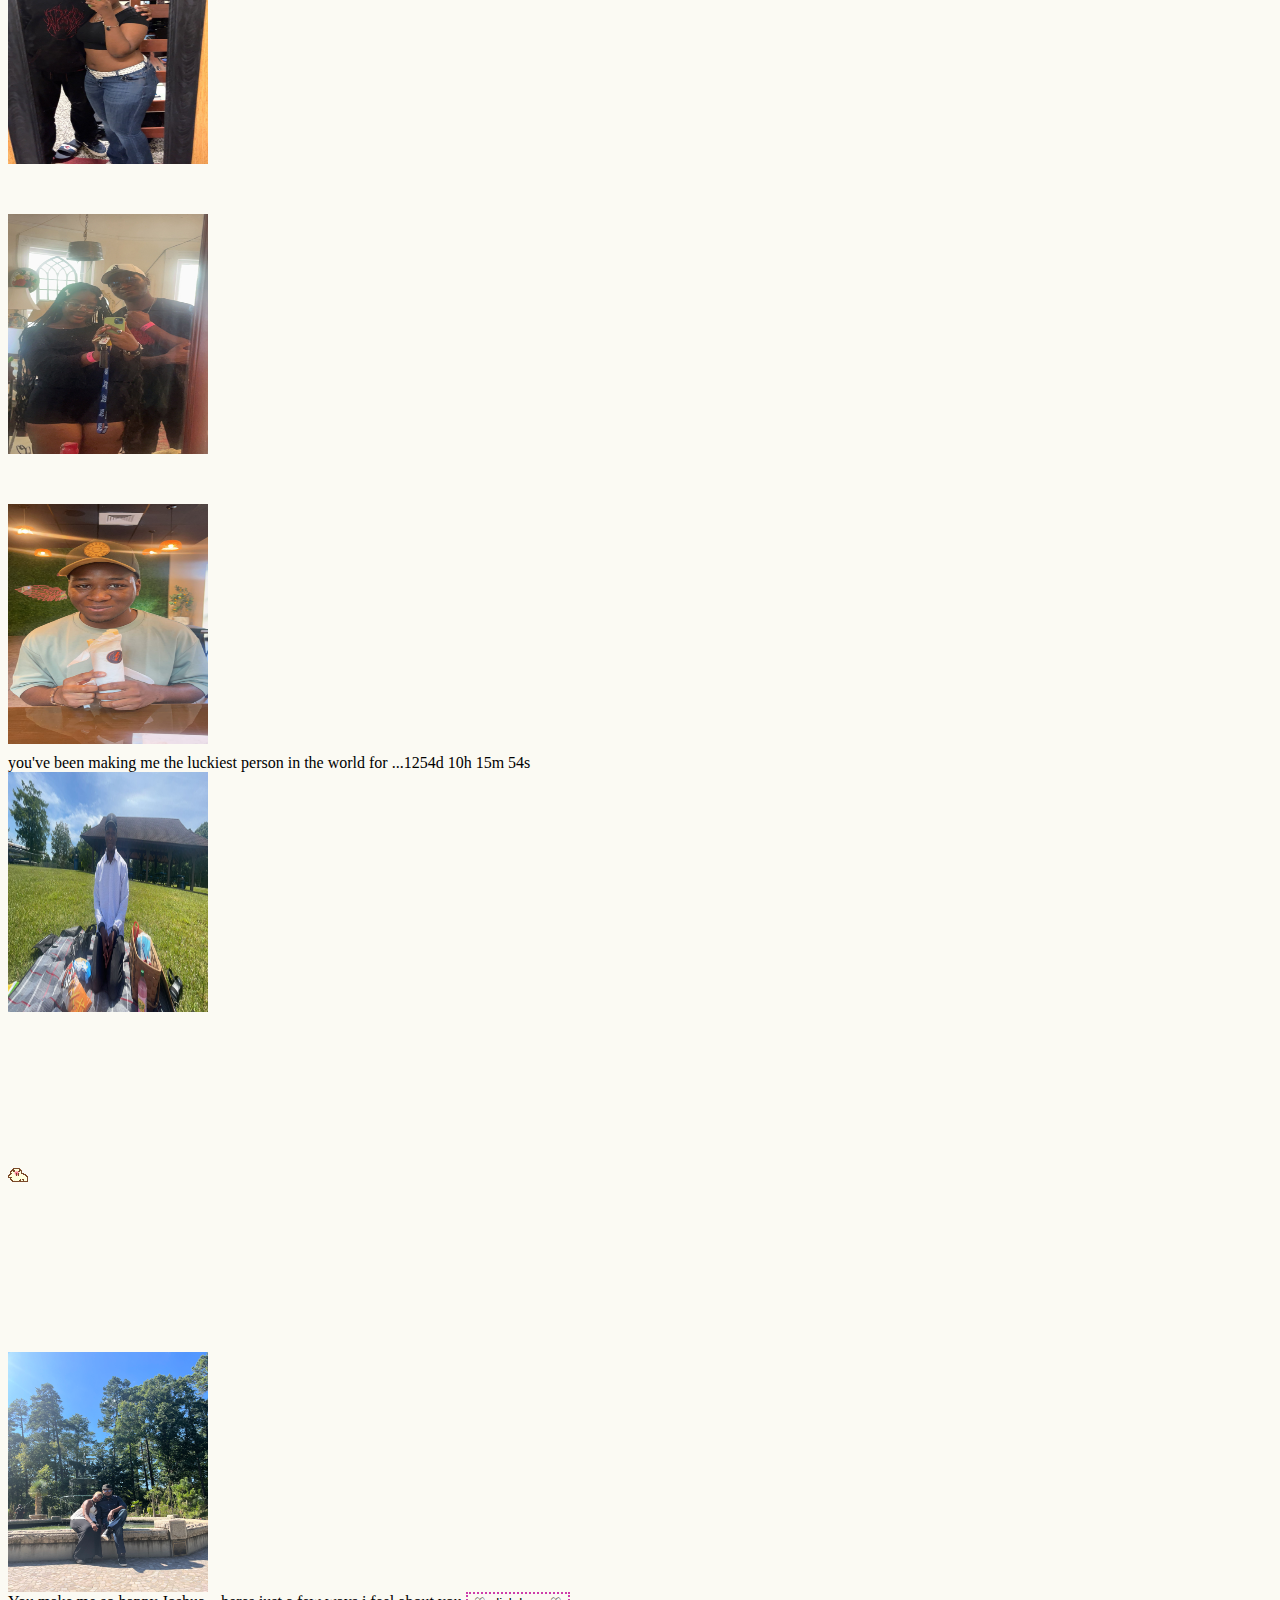
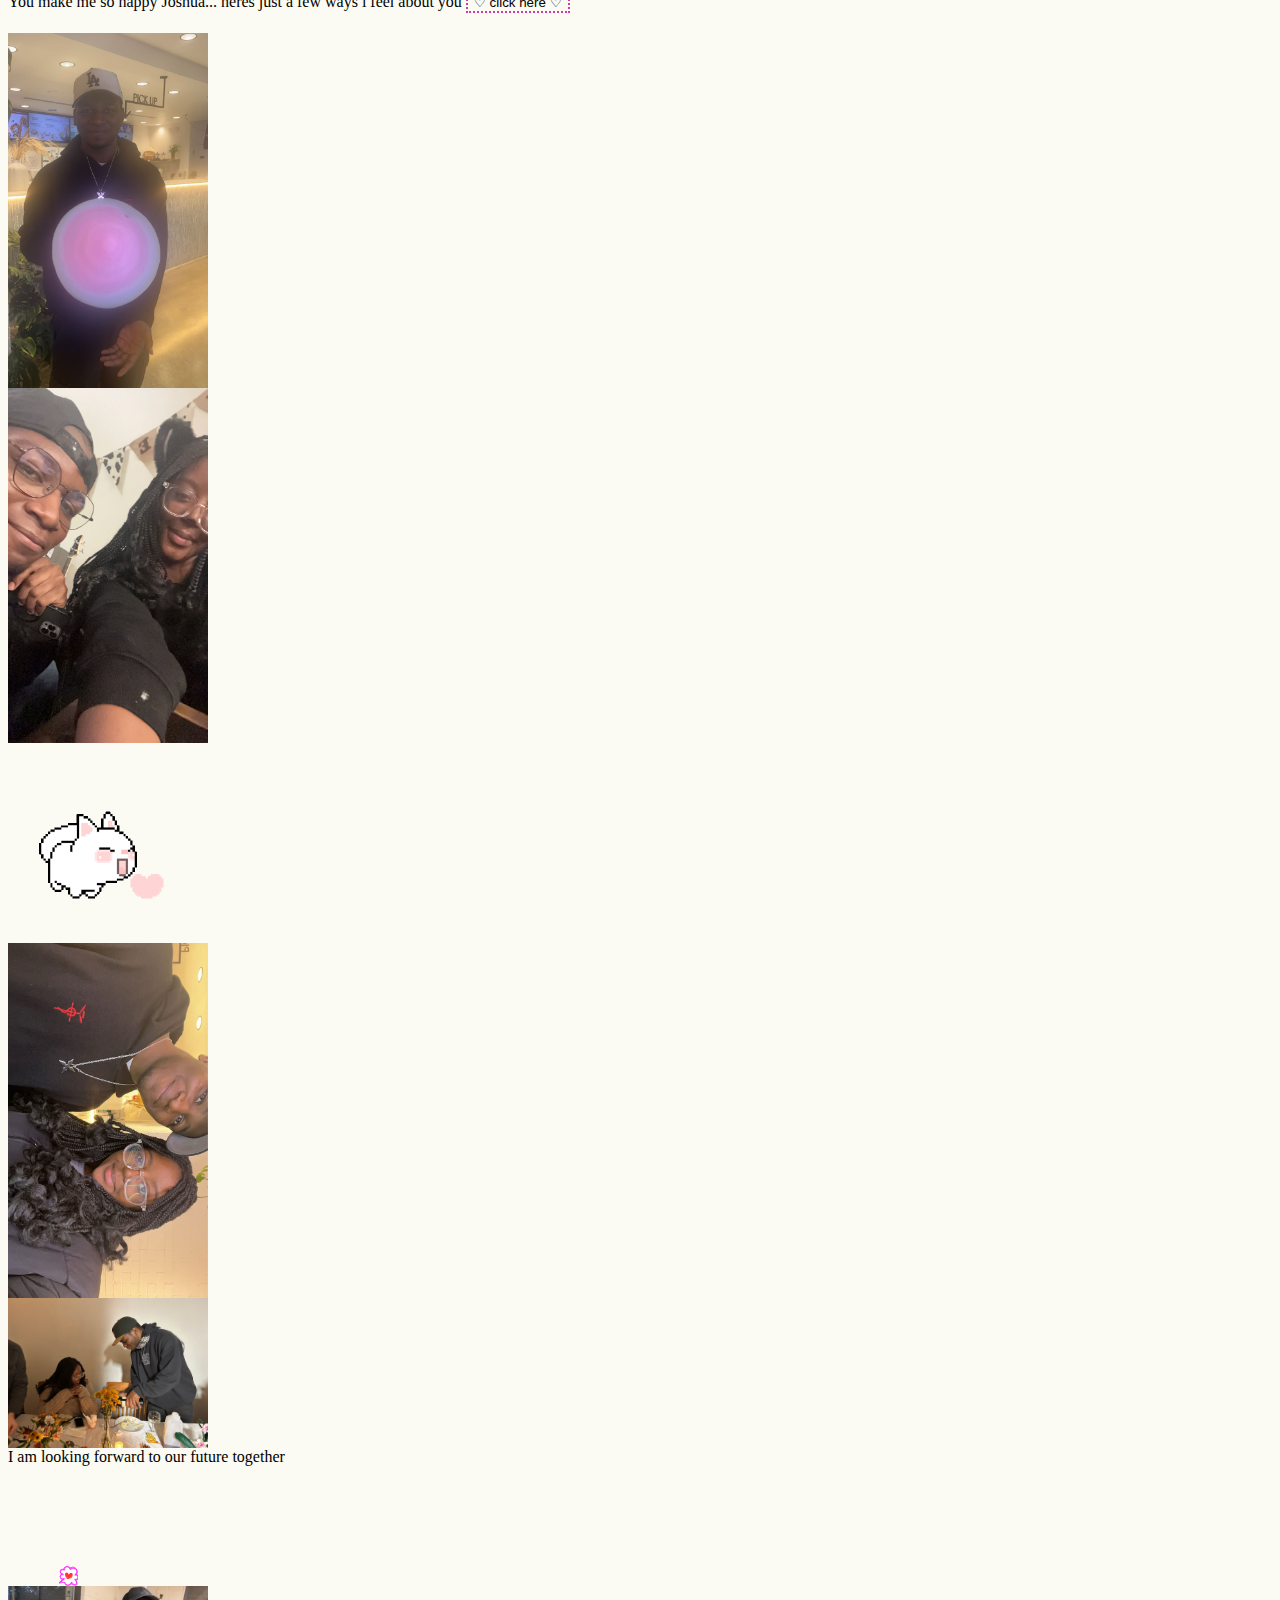
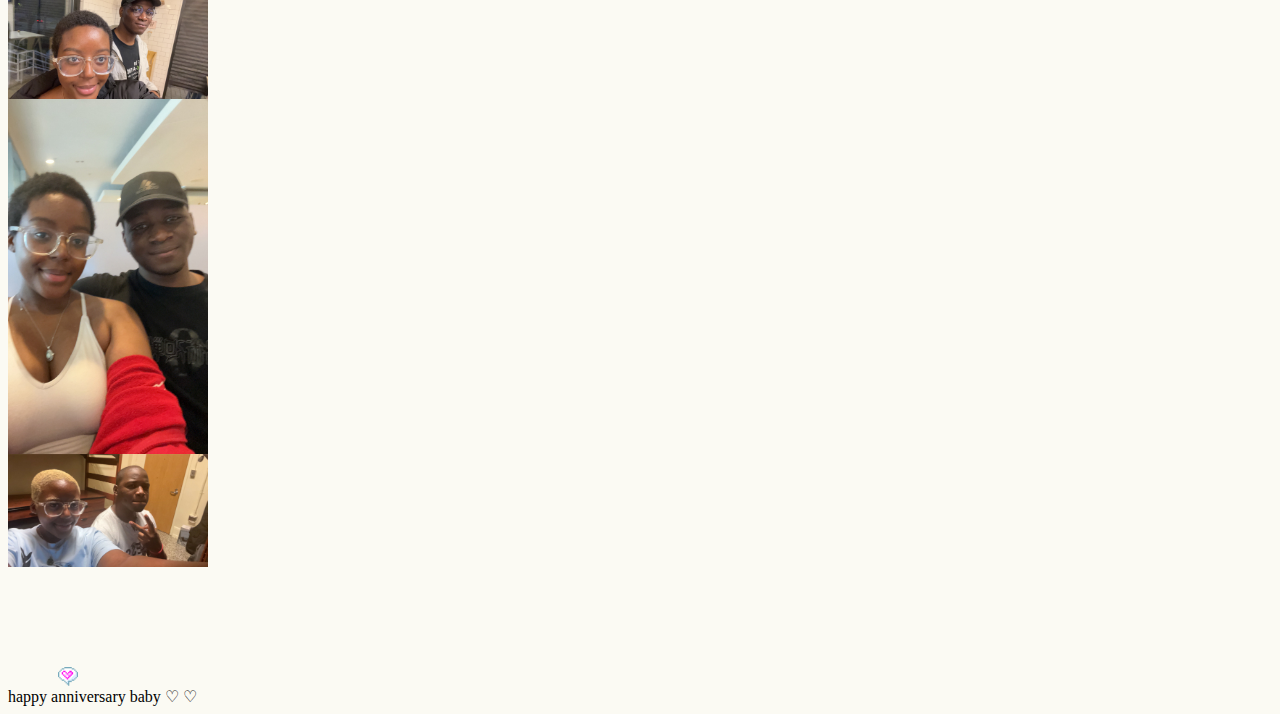
==== commit a398492a: "Update index.html" ====
--- a/index.html
+++ b/index.html
@@ -3,7 +3,7 @@
 
 <head>
     <meta charset="utf-8" />
-    <title>My landing page</title>
+    <title>to joshua...</title>
     <link rel="icon" type="image/x-icon" href="images/tumblr_23c83ca6d9e8173773c2e165d2c011a1_eb9f9b46_640.png">
     <link rel="stylesheet" type="text/css" href="style.css" />
     <style>
@@ -20,10 +20,6 @@
         <img style="height:20px; width:auto; margin-top: 100px; margin-left: 50px;"
             src="images/tumblr_inline_mtulcvjfHB1qaw0bs540.gif" alt="">
 
-        <iframe style="border-radius:12px"
-            src="https://open.spotify.com/embed/playlist/27aRAfMPv9vYtytE5DPoGF?utm_source=generator" width="40px"
-            height="202" frameBorder="0" allowfullscreen=""
-            allow="autoplay; clipboard-write; encrypted-media; fullscreen; picture-in-picture" loading="lazy"></iframe>
 
         <img style="height:20px; width:auto; margin-top: 100px; margin-left: 50px;"
             src="images/tumblr_lngpm936rJ1qfel73540.gif" alt="">
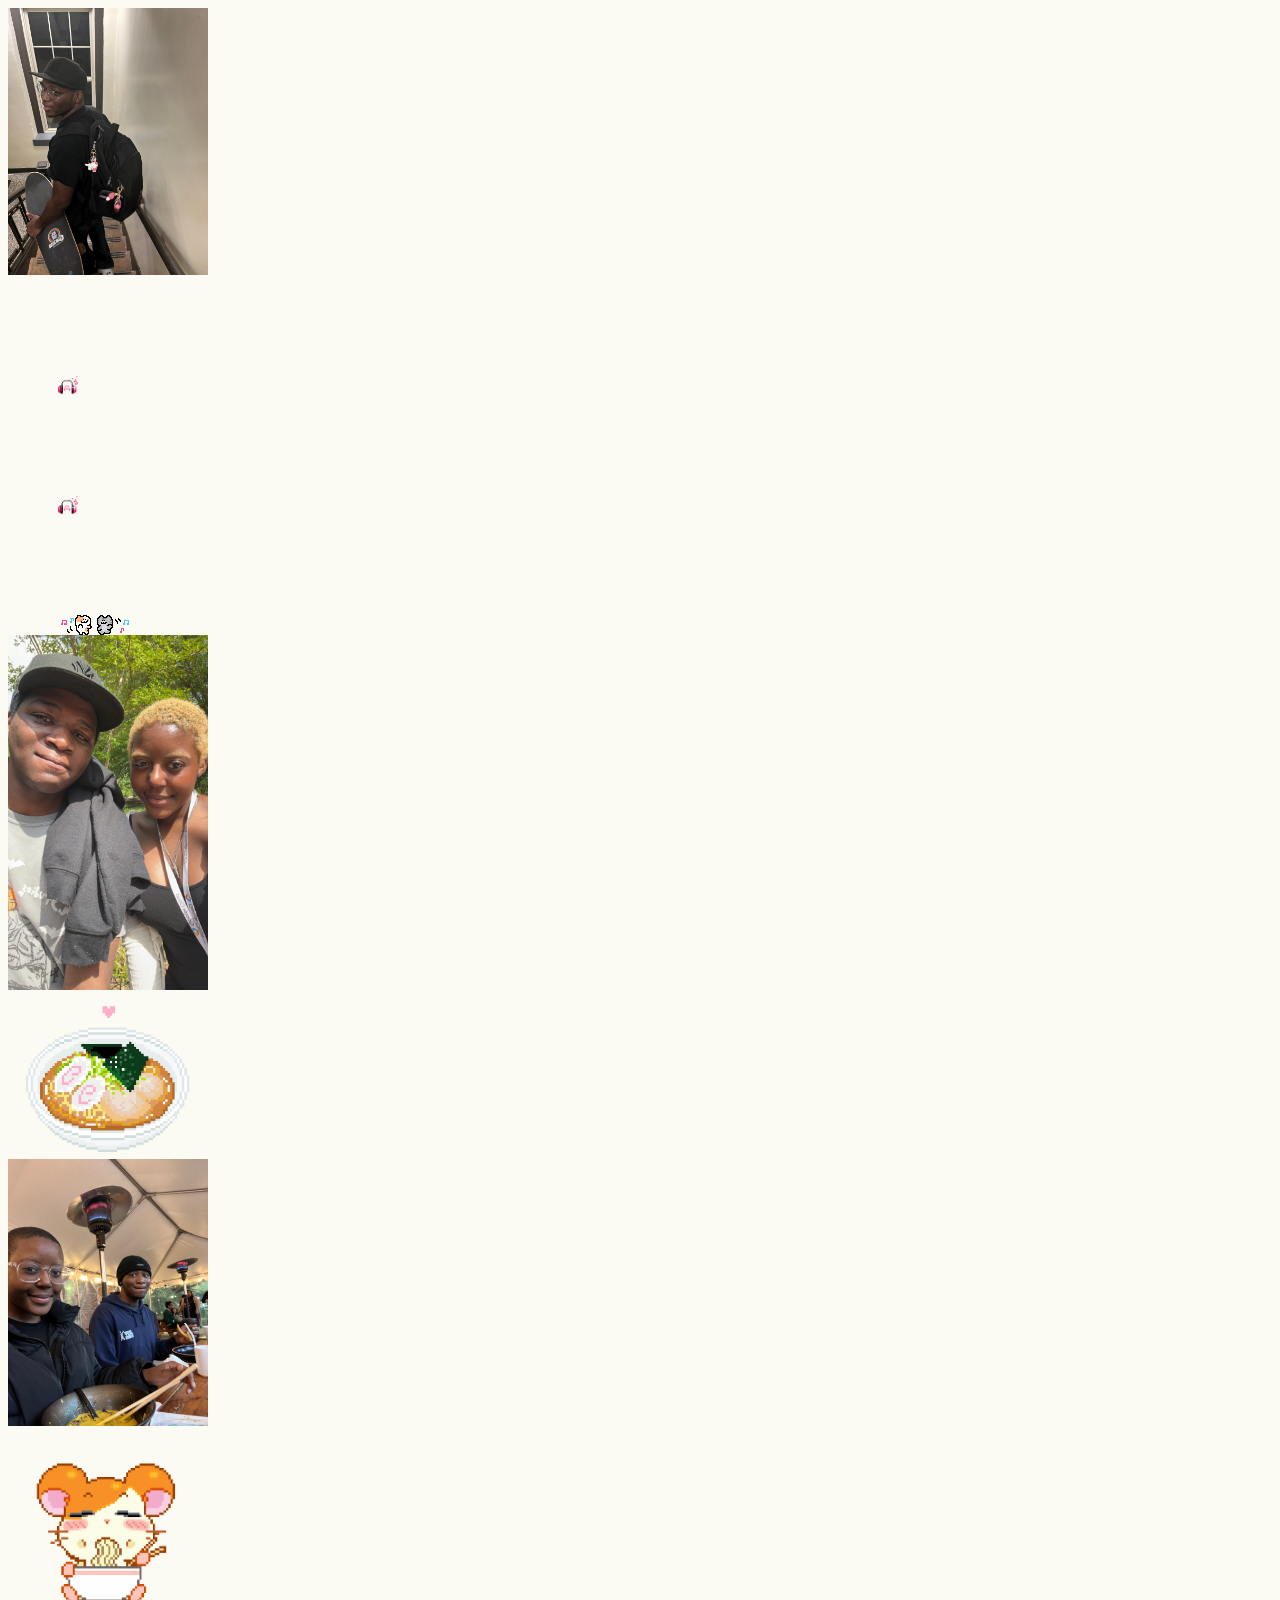
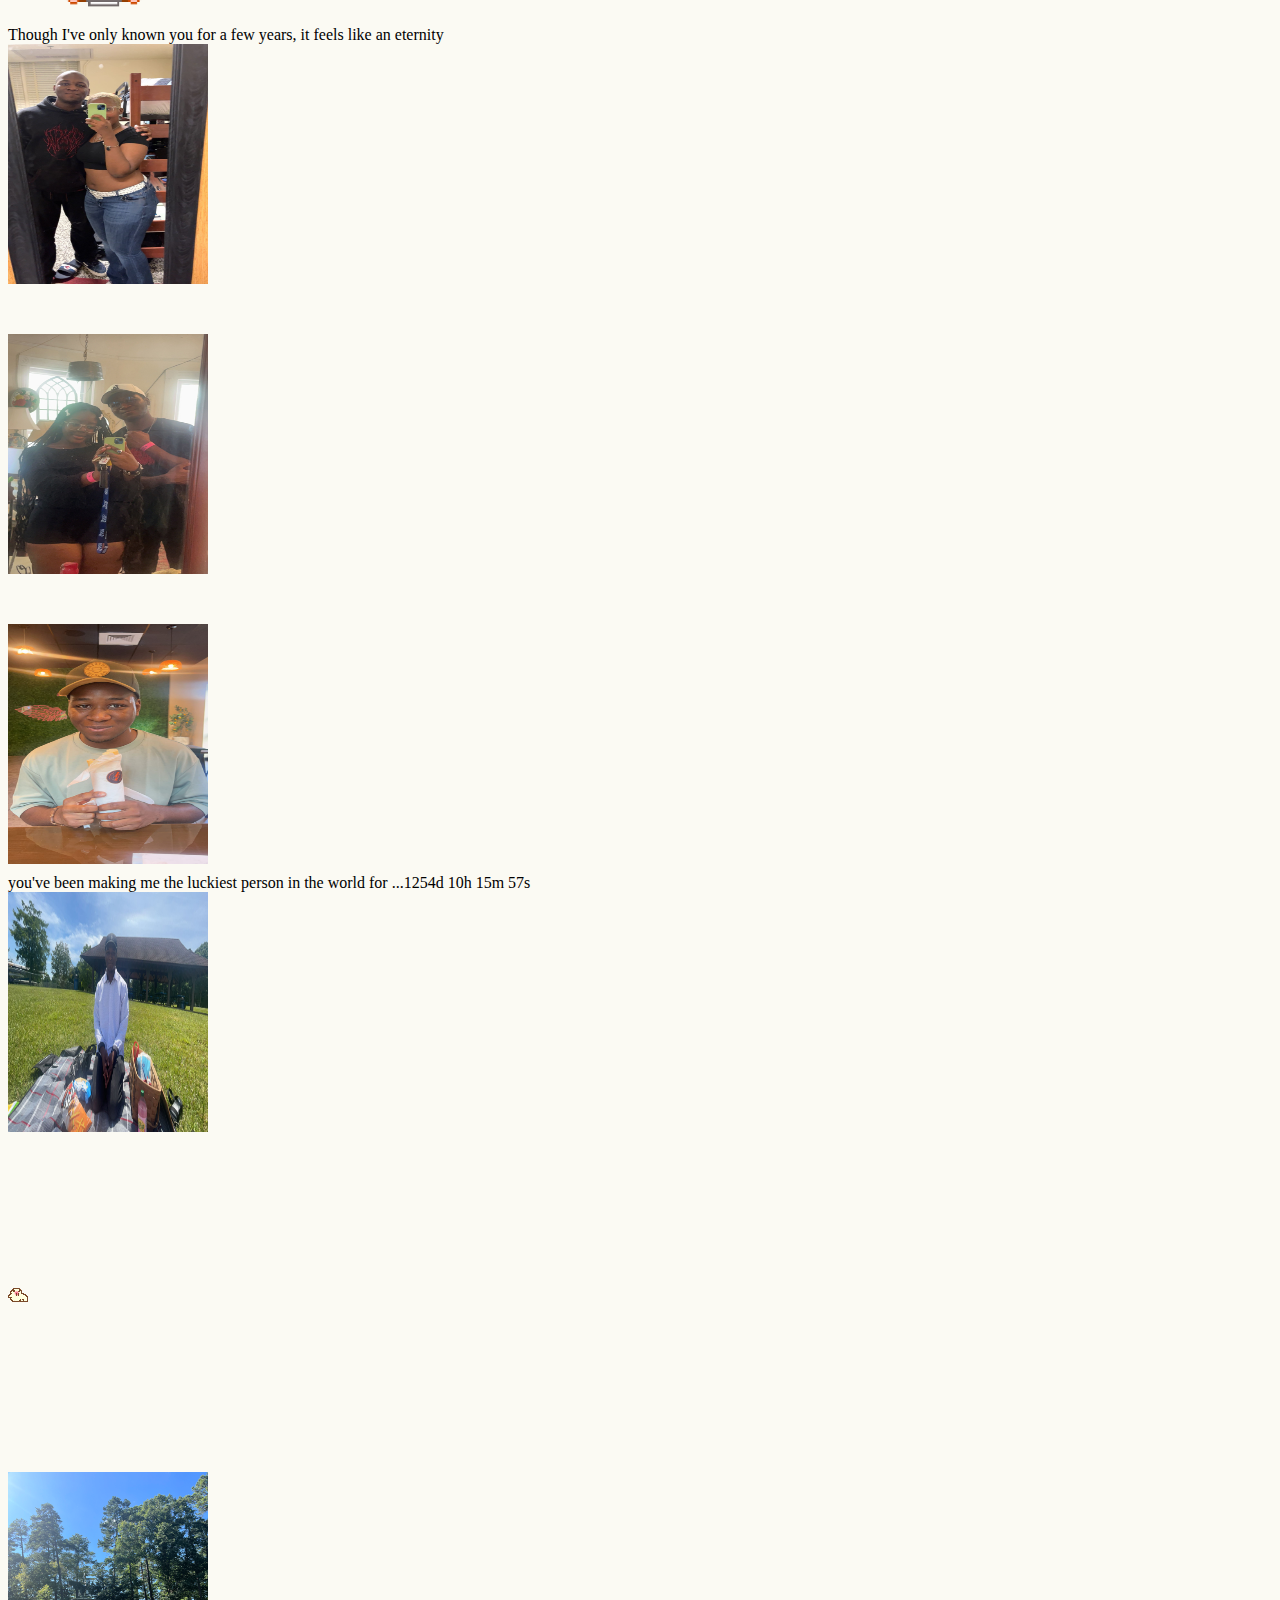
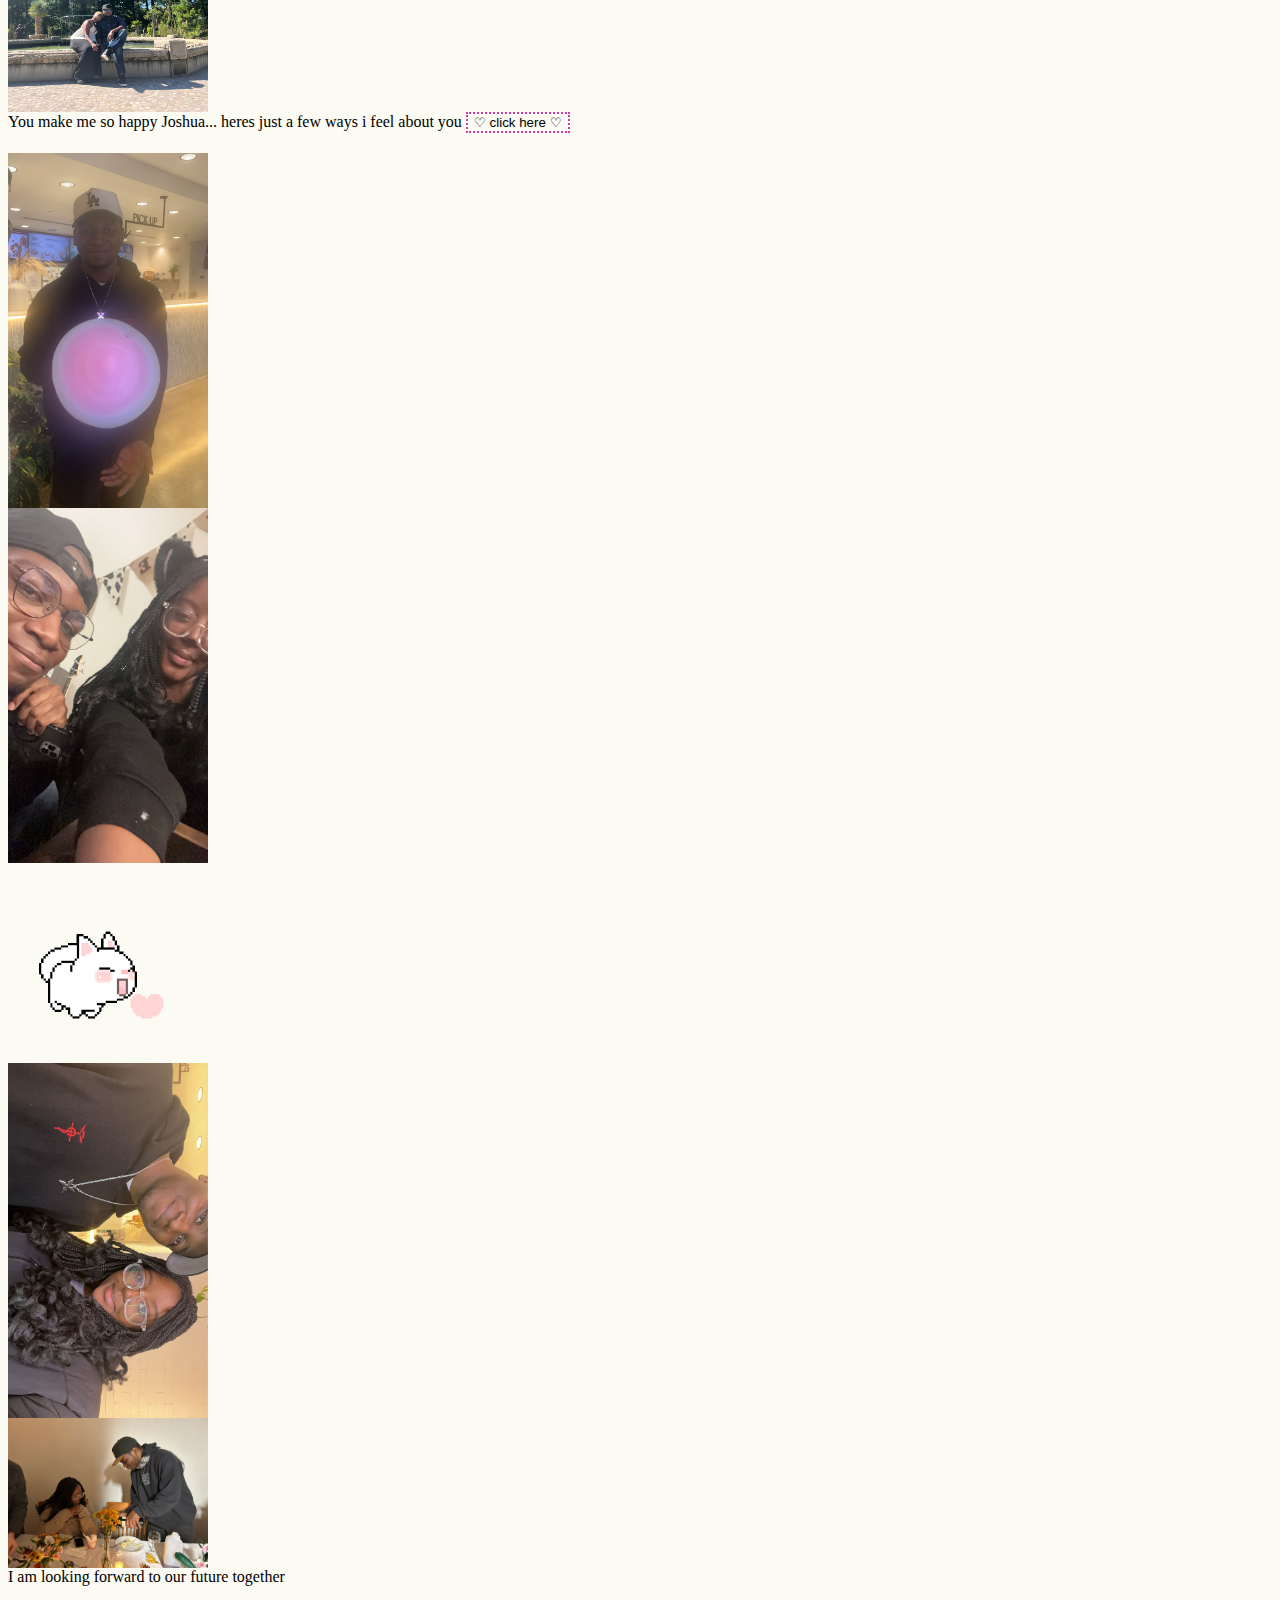
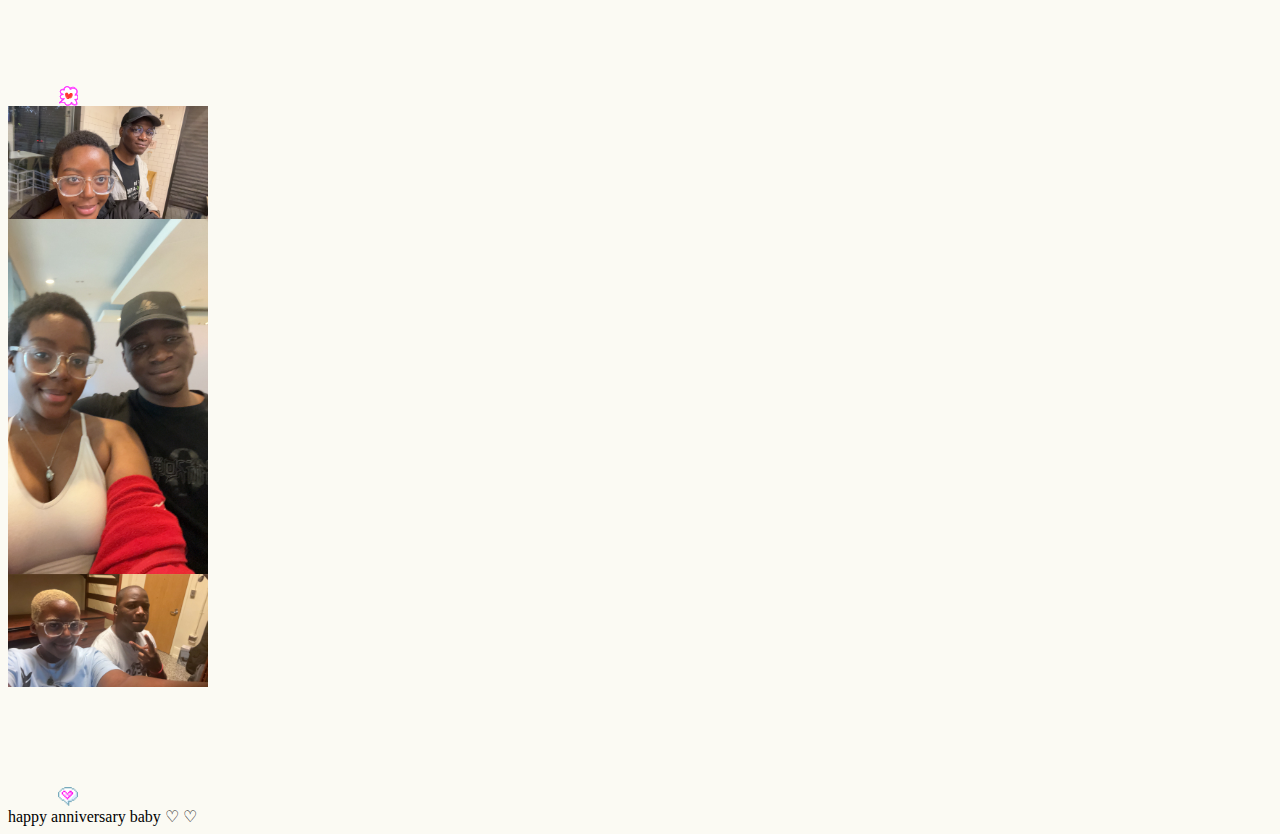
==== commit 0f75f4f7: "Update index.html" ====
--- a/index.html
+++ b/index.html
@@ -19,7 +19,8 @@
 
         <img style="height:20px; width:auto; margin-top: 100px; margin-left: 50px;"
             src="images/tumblr_inline_mtulcvjfHB1qaw0bs540.gif" alt="">
-
+        <img style="height:20px; width:auto; margin-top: 100px; margin-left: 50px;"
+            src="images/tumblr_inline_mtulcvjfHB1qaw0bs540.gif" alt="">
 
         <img style="height:20px; width:auto; margin-top: 100px; margin-left: 50px;"
             src="images/tumblr_lngpm936rJ1qfel73540.gif" alt="">
@@ -128,11 +129,14 @@
     <div class="fivewrapper">
 
 
-        <img src="  images/IMG_5137.jpeg" alt="">
+
+        <img src="images/IMG_5137.jpeg" alt="">
         <img src="images/IMG_5138.jpeg" alt="">
+
         <img src="images/ezgif-2e5e9b01ea18f6.gif" alt="">
 
         <img src="images/IMG_5141.jpeg" alt="">
+
         <img src="images/IMG_7481.jpeg" alt="">
 
     </div>
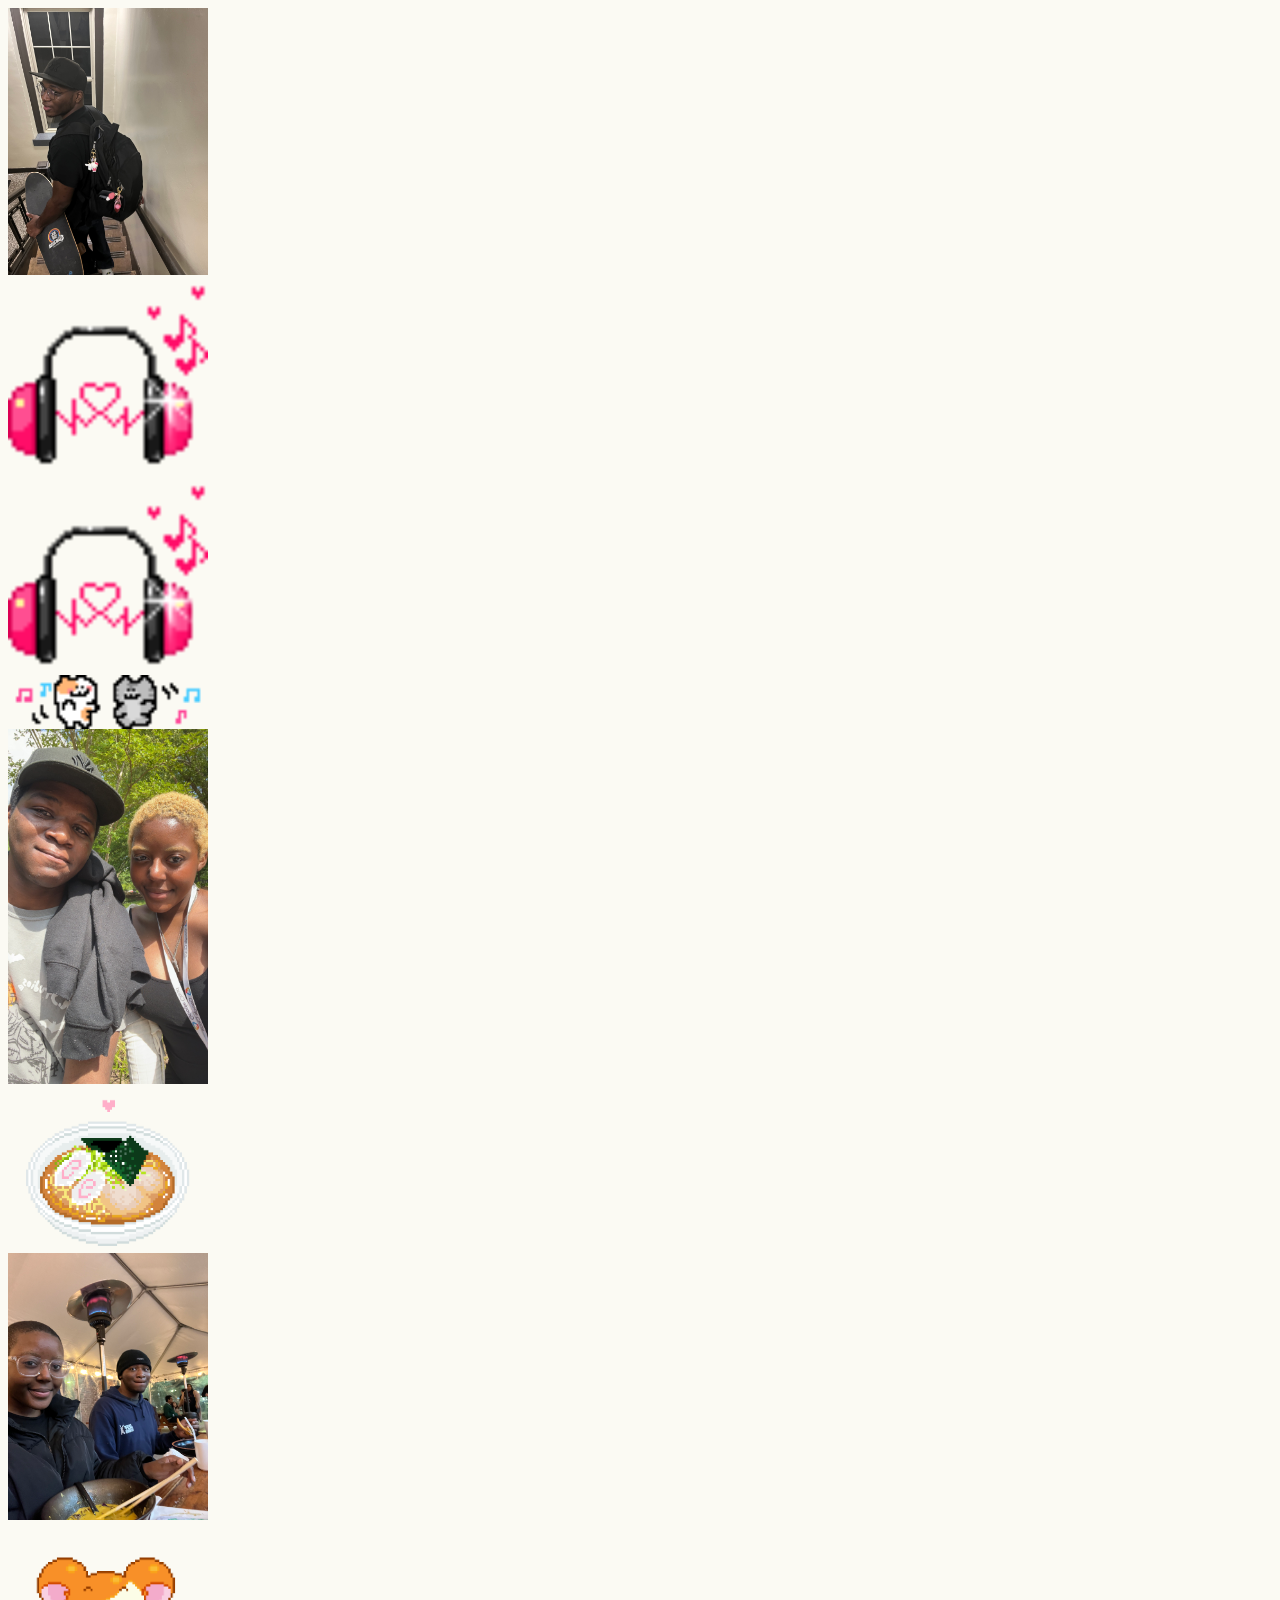
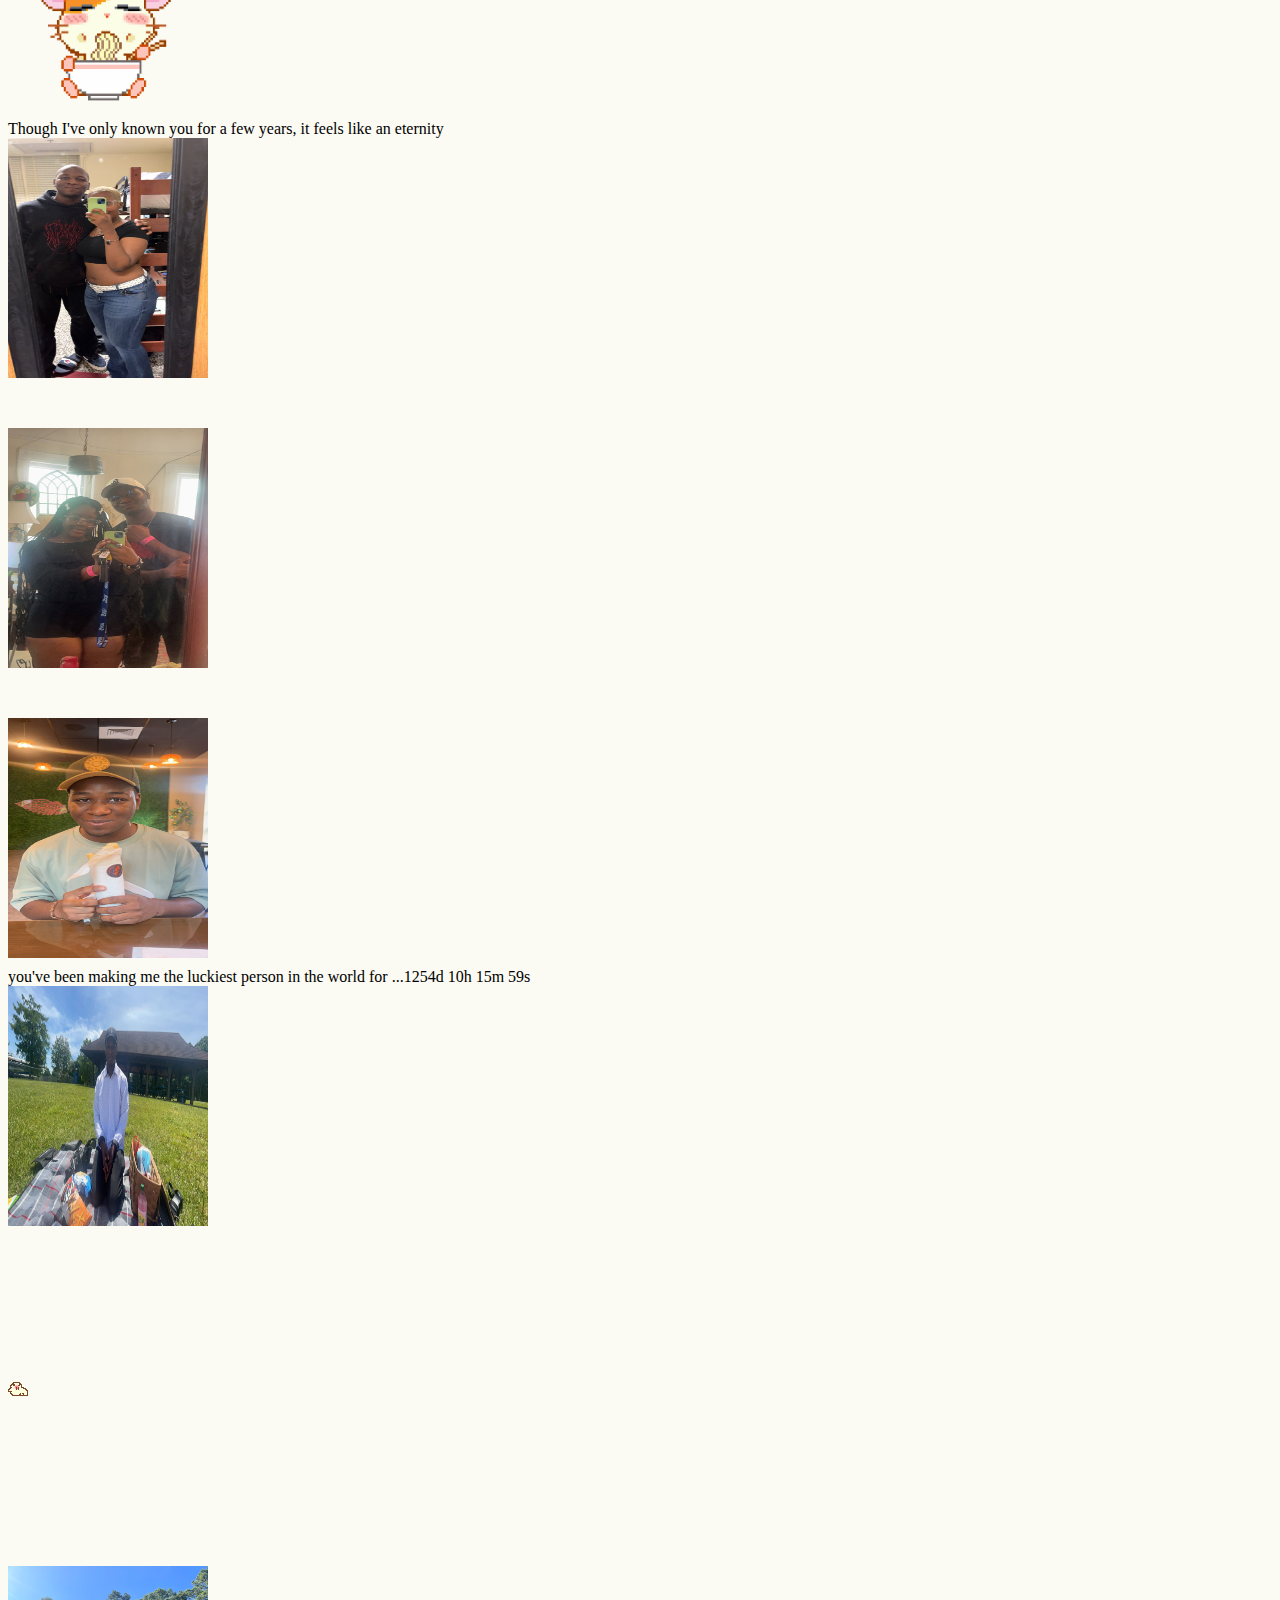
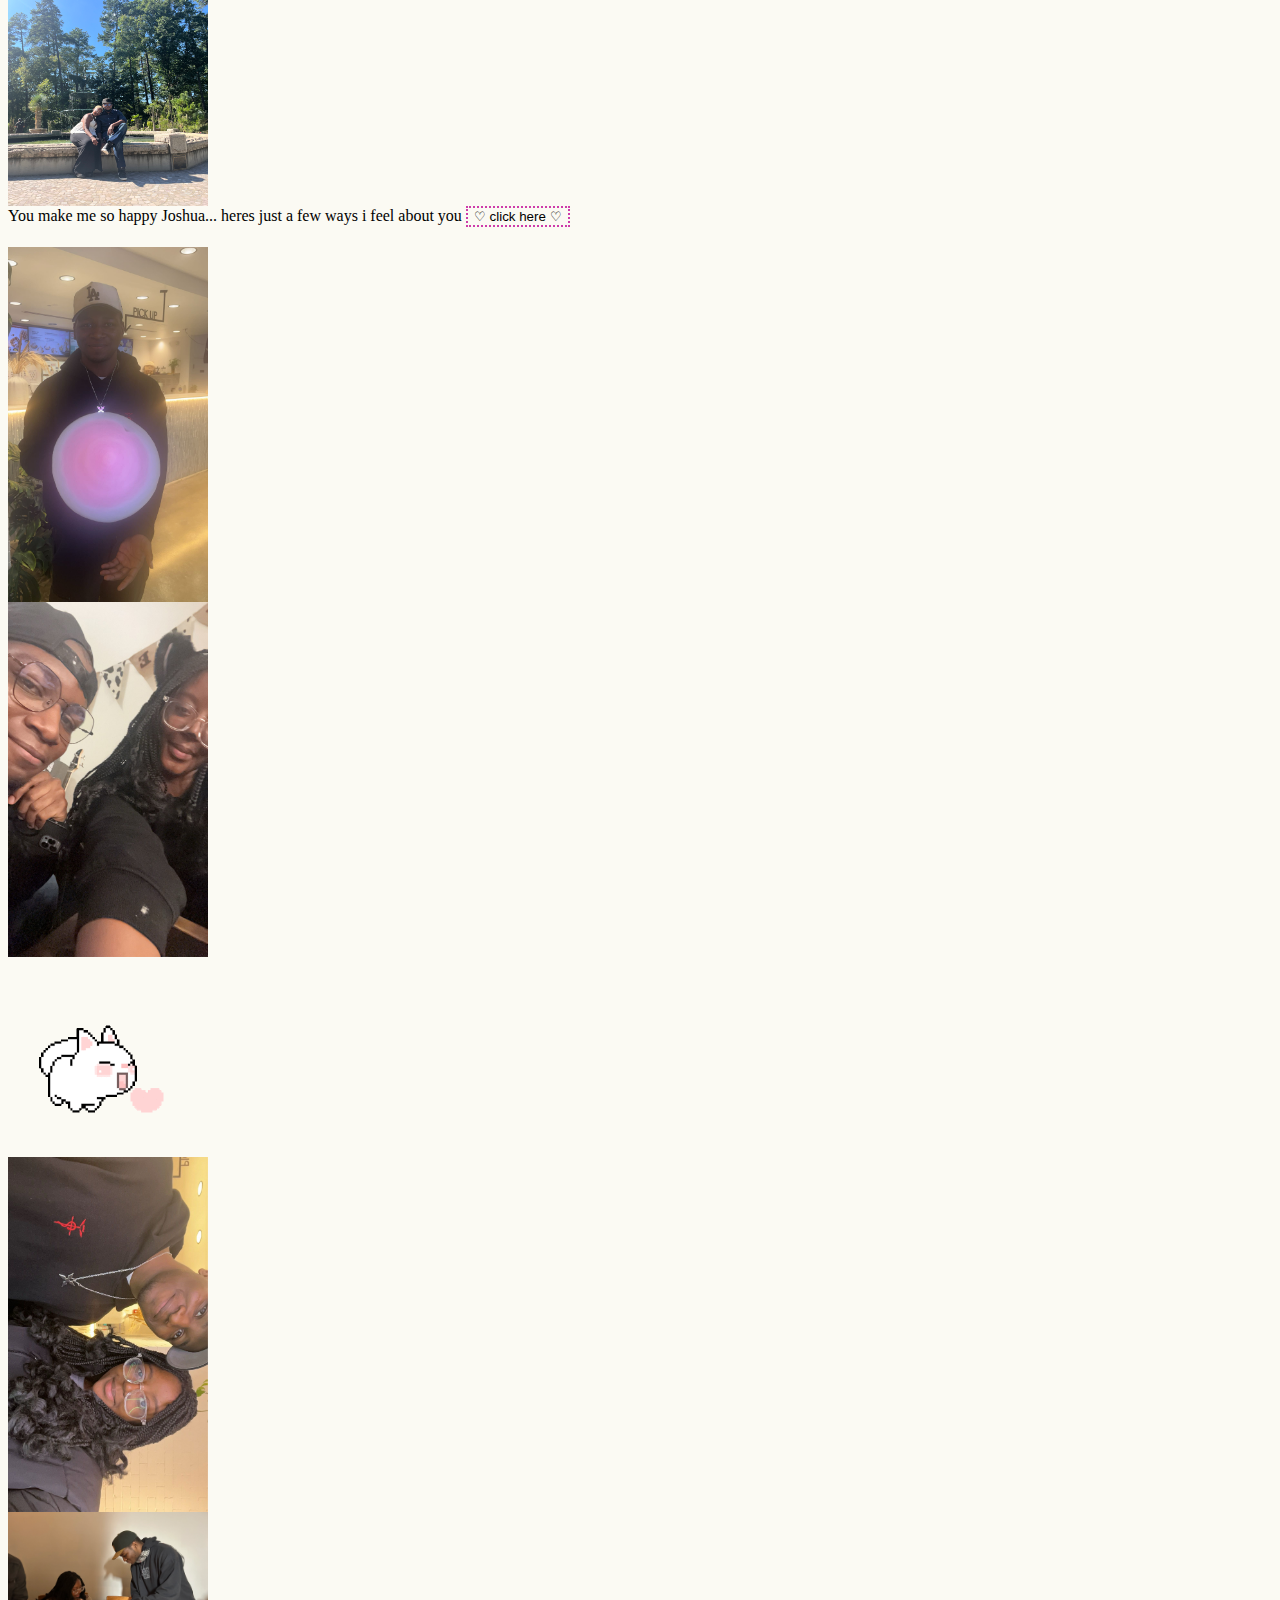
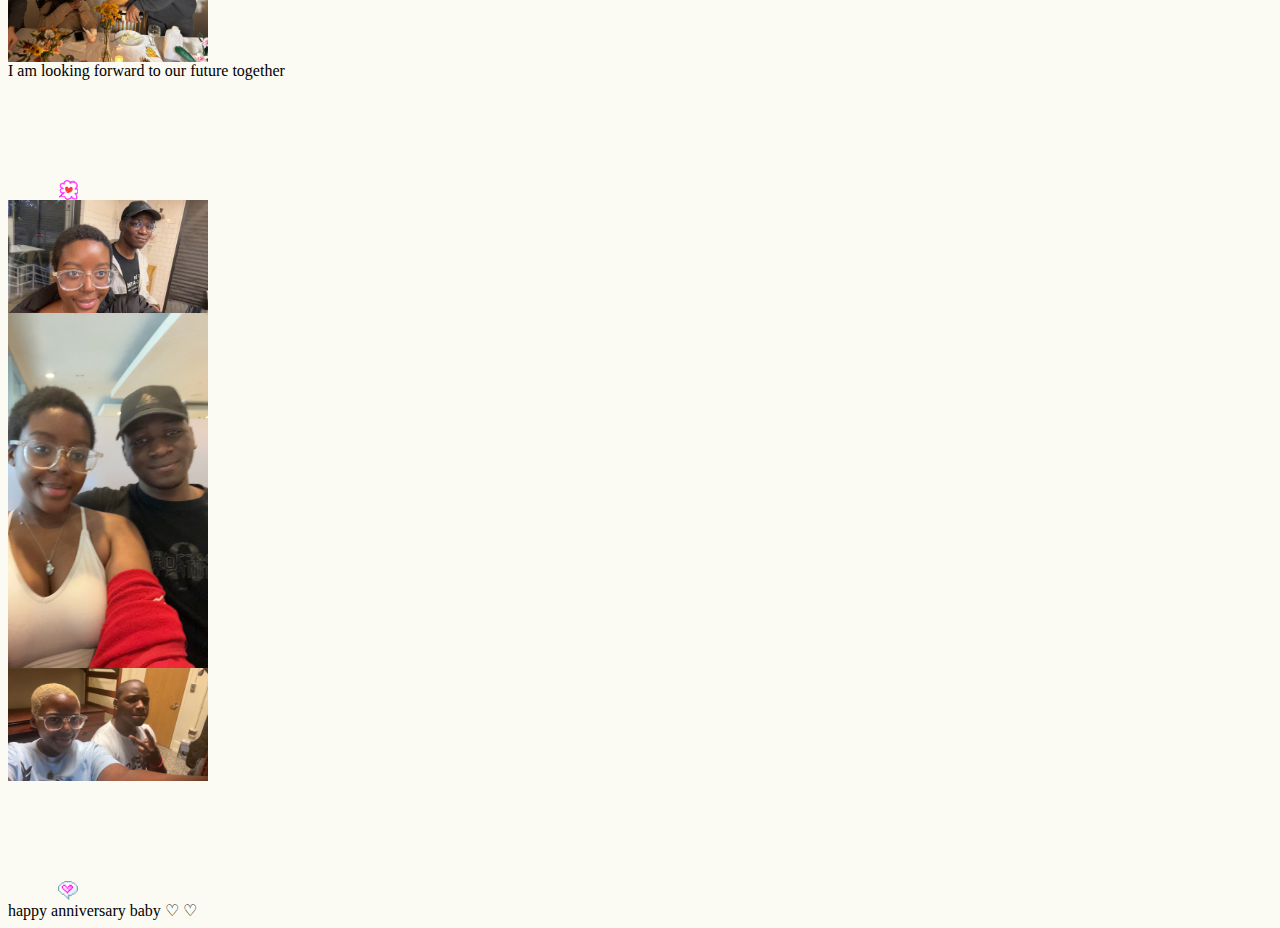
==== commit f3d29ec6: "Update index.html" ====
--- a/index.html
+++ b/index.html
@@ -17,13 +17,10 @@
     <div class="eightwrapper">
         <img src="images/IMG_1539.jpeg" alt="">
 
-        <img style="height:20px; width:auto; margin-top: 100px; margin-left: 50px;"
-            src="images/tumblr_inline_mtulcvjfHB1qaw0bs540.gif" alt="">
-        <img style="height:20px; width:auto; margin-top: 100px; margin-left: 50px;"
-            src="images/tumblr_inline_mtulcvjfHB1qaw0bs540.gif" alt="">
+        <img src="images/tumblr_inline_mtulcvjfHB1qaw0bs540.gif" alt="">
+        <img src="images/tumblr_inline_mtulcvjfHB1qaw0bs540.gif" alt="">
 
-        <img style="height:20px; width:auto; margin-top: 100px; margin-left: 50px;"
-            src="images/tumblr_lngpm936rJ1qfel73540.gif" alt="">
+        <img src="images/tumblr_lngpm936rJ1qfel73540.gif" alt="">
 
         <img src="images/IMG_0376.jpeg" alt="">
 
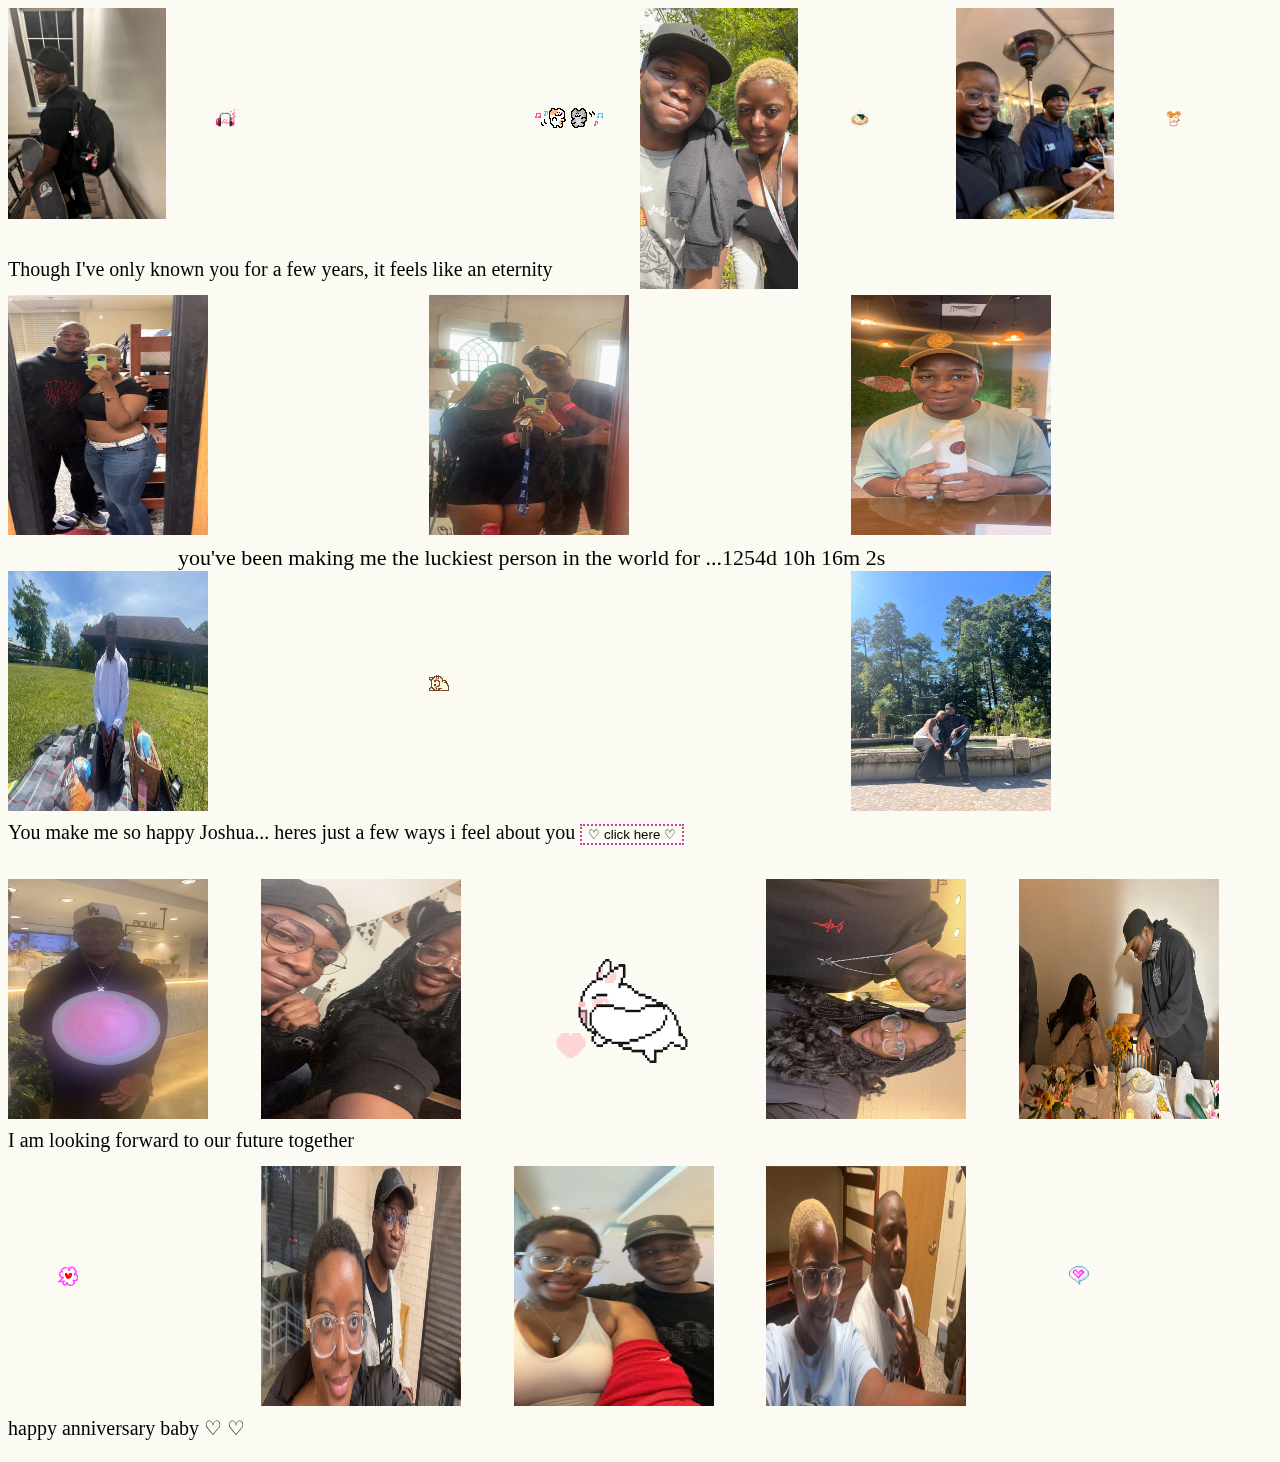
==== commit 0a25d1db: "adjust text, change size and font" ====
--- a/index.html
+++ b/index.html
@@ -17,20 +17,27 @@
     <div class="eightwrapper">
         <img src="images/IMG_1539.jpeg" alt="">
 
-        <img src="images/tumblr_inline_mtulcvjfHB1qaw0bs540.gif" alt="">
-        <img src="images/tumblr_inline_mtulcvjfHB1qaw0bs540.gif" alt="">
+        <img style="height:20px; width:auto; margin-top: 100px; margin-left: 50px;"
+            src="images/tumblr_inline_mtulcvjfHB1qaw0bs540.gif" alt="">
 
-        <img src="images/tumblr_lngpm936rJ1qfel73540.gif" alt="">
+        <iframe style="border-radius:12px"
+            src="https://open.spotify.com/embed/playlist/27aRAfMPv9vYtytE5DPoGF?utm_source=generator" width="40px"
+            height="202" frameBorder="0" allowfullscreen=""
+            allow="autoplay; clipboard-write; encrypted-media; fullscreen; picture-in-picture" loading="lazy"></iframe>
+
+
+        <img style="height:20px; width:auto; margin-top: 100px; margin-left: 50px;"
+            src="images/tumblr_lngpm936rJ1qfel73540.gif" alt="">
 
         <img src="images/IMG_0376.jpeg" alt="">
 
-        <img src="images/ezgif-109a8dc8fdc458.gif" alt="">
+        <img style="height:20px; width:auto; margin-top: 100px; margin-left: 50px;"
+            src="images/ezgif-109a8dc8fdc458.gif" alt="">
 
         <img src="images/IMG_2466.jpeg" alt="">
 
-        <img src="images/ezgif-5e771ebf571349.gif" alt="">
-
-
+        <img style="height:20px; width:auto; margin-top: 100px; margin-left: 50px;"
+            src="images/ezgif-5e771ebf571349.gif" alt="">
 
     </div>
 
@@ -62,8 +69,16 @@
                 const minutes = Math.floor((elapsed % (1000 * 60 * 60)) / (1000 * 60));
                 const seconds = Math.floor((elapsed % (1000 * 60)) / 1000);
 
+
                 document.getElementById("clock").innerText =
-                    `        you've been making me the luckiest person in the world for ...${days}d ${hours}h ${minutes}m ${seconds}s`;
+                    `you've been making me the luckiest person in the world for ...${days}d ${hours}h ${minutes}m ${seconds}s`;
+
+                document.getElementById("clock").style.marginLeft = '170px';
+
+                document.getElementById("clock").style.font = "22px serif";
+
+
+
             }
 
             setInterval(updateClock, 1000);
--- a/style.css
+++ b/style.css
@@ -24,6 +24,21 @@
     row-gap: 50px;
 }
 
+.txtwrapper {
+    padding-top: 10px;
+    padding-bottom: 14px;
+    font-size: 20px;
+}
+
+
+
+.twowrapper {
+    display: grid;
+    grid-template-columns: repeat(2, 1fr);
+    grid-auto-rows: 20em;
+    row-gap: 50px;
+}
+
 .fourwrapper {
     display: grid;
     grid-template-columns: repeat(4, 1fr);
@@ -31,10 +46,37 @@
     row-gap: 50px;
 }
 
+.fivewrapper {
+    display: grid;
+    grid-template-columns: repeat(5, 1fr);
+    grid-auto-rows: 15em;
+    row-gap: 2px;
+}
+
+.sevenwrapper {
+    display: grid;
+    grid-template-columns: repeat(7, 1fr);
+    grid-auto-rows: 15em;
+    row-gap: 50px;
+}
+
+.eightwrapper {
+    display: grid;
+    grid-template-columns: repeat(8, 1fr);
+    grid-auto-rows: 15em;
+    row-gap: 10px;
+}
+
+.eightwrapper img {
+    max-width: 100%;
+    /* Prevents overflow */
+    height: auto;
+    /* Maintain aspect ratio */
+}
 
 .threewrapper {
     display: grid;
-    grid-template-columns: 3, 1fr;
+    grid-template-columns: repeat(3, 1fr);
     grid-auto-rows: 15em;
     row-gap: 50px;
 }
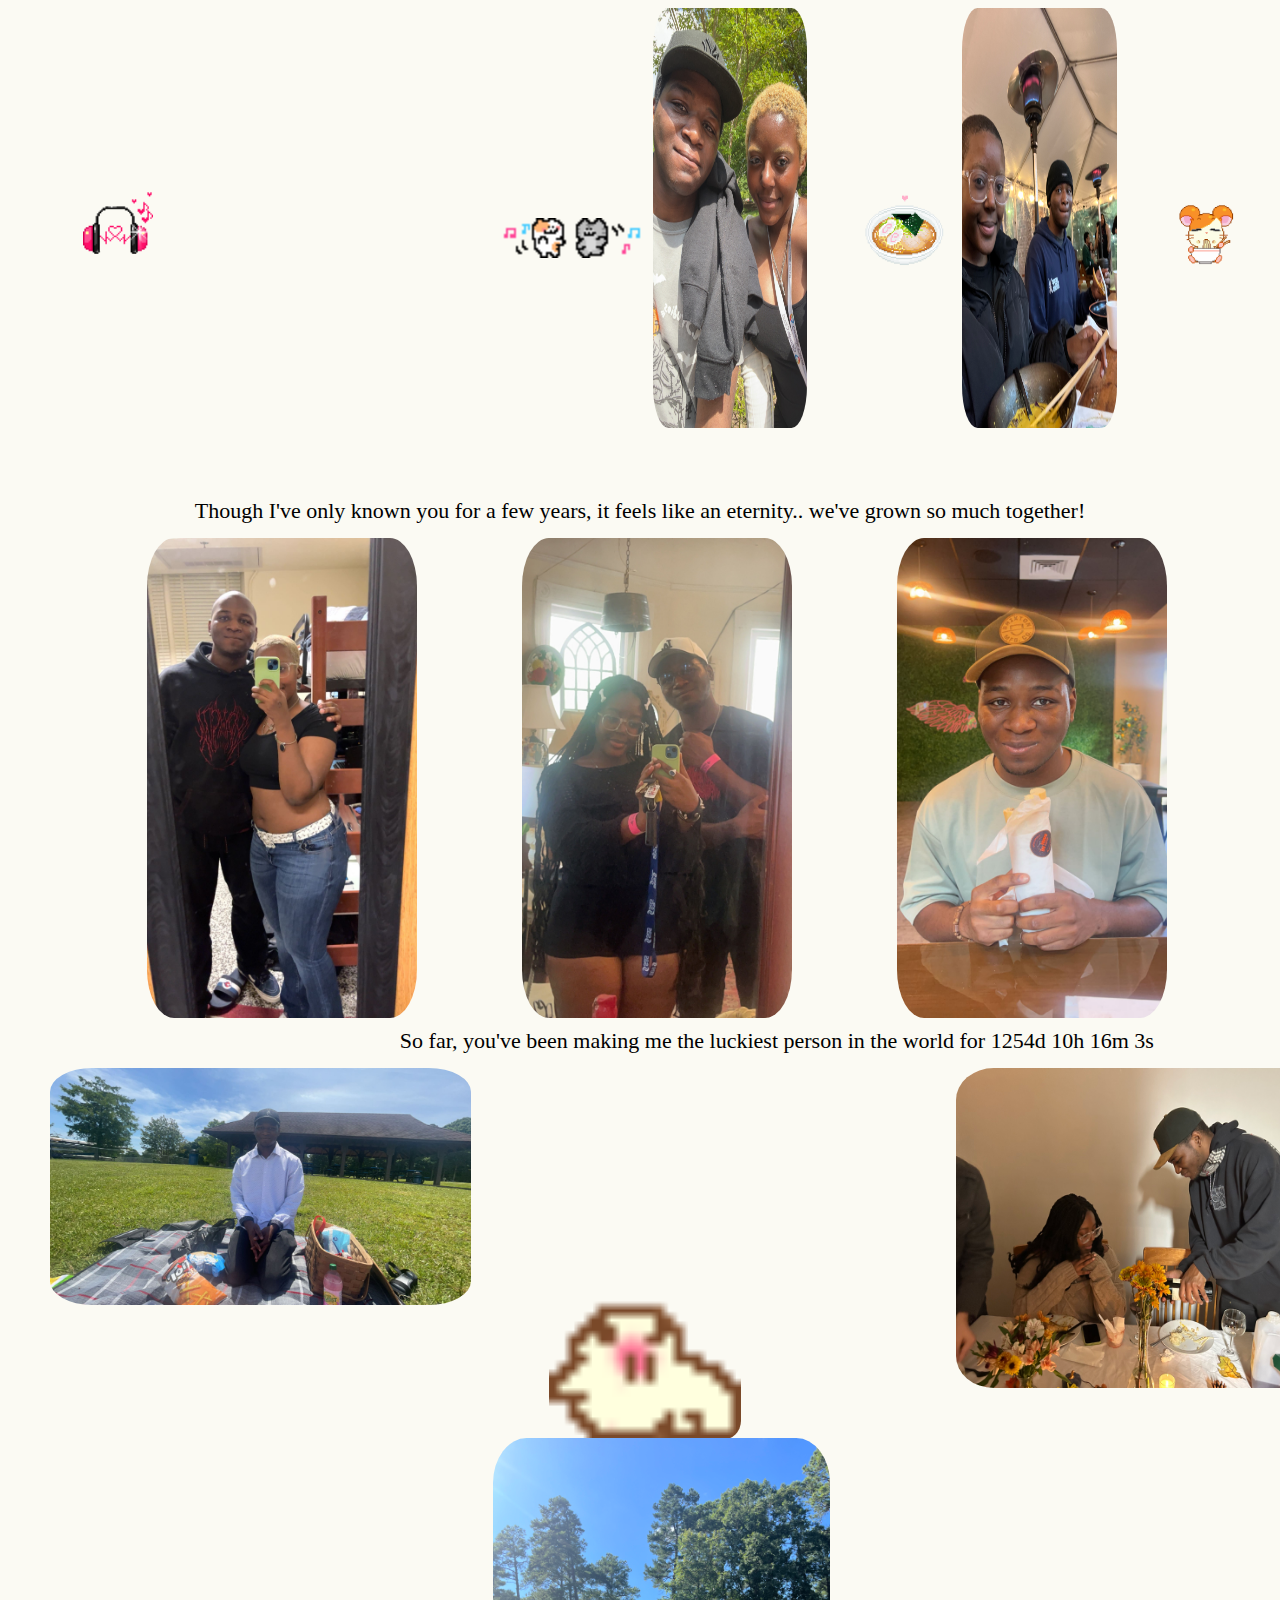
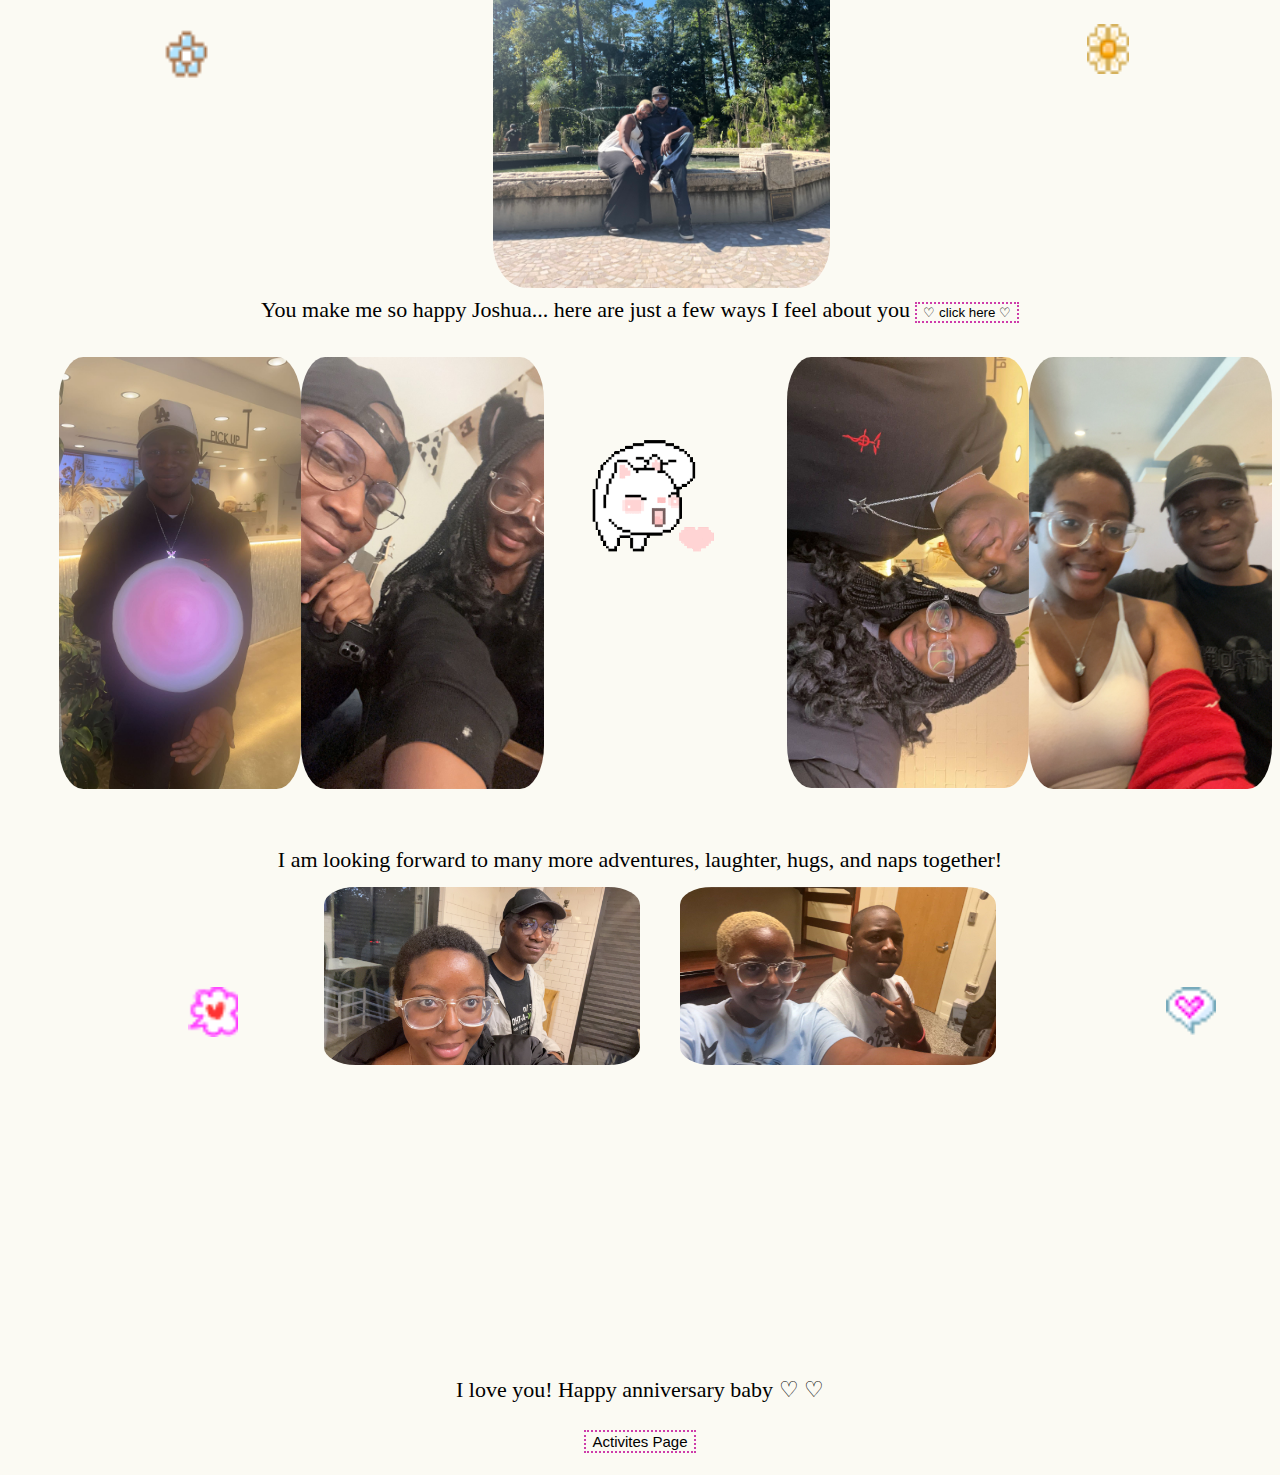
==== commit 91685a9a: "uiii" ====
--- a/index.html
+++ b/index.html
@@ -3,7 +3,7 @@
 
 <head>
     <meta charset="utf-8" />
-    <title>to joshua...</title>
+    <title>to joshua</title>
     <link rel="icon" type="image/x-icon" href="images/tumblr_23c83ca6d9e8173773c2e165d2c011a1_eb9f9b46_640.png">
     <link rel="stylesheet" type="text/css" href="style.css" />
     <style>
@@ -14,38 +14,36 @@
 
 <body style="background-color: #fbfaf3;">
 
-    <div class="eightwrapper">
-        <img src="images/IMG_1539.jpeg" alt="">
-
-        <img style="height:20px; width:auto; margin-top: 100px; margin-left: 50px;"
+    <div style="grid-auto-rows: 30em; margin-left: 2%;" class="sevenwrapper">
+
+        <img style="height:70px; width:auto; margin-top: 180px; margin-left: 50px;"
             src="images/tumblr_inline_mtulcvjfHB1qaw0bs540.gif" alt="">
 
-        <iframe style="border-radius:12px"
-            src="https://open.spotify.com/embed/playlist/27aRAfMPv9vYtytE5DPoGF?utm_source=generator" width="40px"
-            height="202" frameBorder="0" allowfullscreen=""
+        <iframe style="border-radius:12px;"
+            src="https://open.spotify.com/embed/playlist/27aRAfMPv9vYtytE5DPoGF?utm_source=generator" width="86%"
+            height="86%" frameBorder="0" allowfullscreen=""
             allow="autoplay; clipboard-write; encrypted-media; fullscreen; picture-in-picture" loading="lazy"></iframe>
 
-
-        <img style="height:20px; width:auto; margin-top: 100px; margin-left: 50px;"
-            src="images/tumblr_lngpm936rJ1qfel73540.gif" alt="">
-
-        <img src="images/IMG_0376.jpeg" alt="">
-
-        <img style="height:20px; width:auto; margin-top: 100px; margin-left: 50px;"
+        <img style="height:40px; margin-top: 210px; margin-left: 0px;" src="images/tumblr_lngpm936rJ1qfel73540.gif"
+            alt="">
+
+        <img style="height:420px; width:auto;" src="images/IMG_0376.jpeg" alt="">
+
+        <img style="height:80px; width:auto; margin-top: 180px; margin-left: 50px;"
             src="images/ezgif-109a8dc8fdc458.gif" alt="">
 
-        <img src="images/IMG_2466.jpeg" alt="">
-
-        <img style="height:20px; width:auto; margin-top: 100px; margin-left: 50px;"
+        <img style="height:420px; width:auto;" src="images/IMG_2466.jpeg" alt="">
+
+        <img style="height:80px; width:auto; margin-top: 184px; margin-left: 50px;"
             src="images/ezgif-5e771ebf571349.gif" alt="">
 
     </div>
 
     <div class="txtwrapper">
-        Though I've only known you for a few years, it feels like an eternity
-    </div>
-
-    <div class="threewrapper">
+        Though I've only known you for a few years, it feels like an eternity.. we've grown so much together!
+    </div>
+
+    <div style="margin-left: 11%;   grid-auto-rows: 30em;" class="threewrapper">
 
         <img src="images/IMG_5147.jpeg" alt="">
         <img src="images/IMG_3643.jpeg" alt="">
@@ -71,9 +69,13 @@
 
 
                 document.getElementById("clock").innerText =
-                    `you've been making me the luckiest person in the world for ...${days}d ${hours}h ${minutes}m ${seconds}s`;
-
-                document.getElementById("clock").style.marginLeft = '170px';
+                    `So far, you've been making me the luckiest person in the world for ${days}d ${hours}h ${minutes}m ${seconds}s`;
+
+                document.getElementById("clock").style.marginLeft = '31%';
+                document.getElementById("clock").style.marginTop = '10px';
+                document.getElementById("clock").style.marginBottom = '14px';
+
+
 
                 document.getElementById("clock").style.font = "22px serif";
 
@@ -89,18 +91,31 @@
 
     <div class="threewrapper">
 
-        <img src="images/IMG_5146.jpeg" alt="">
-
-        <img style="height:20px; width:auto; margin-top: 100px; margin-left: 0px;" src="images/ezgif-29594015a5903c.gif"
-            alt="">
-
-        <img src="images/IMG_1712.jpeg" alt="">
-
-
-    </div>
-
-    <div class="txtwrapper">
-        You make me so happy Joshua... heres just a few ways i feel about you
+        <img style="margin-left: 10%;" src="images/IMG_5146.jpeg" alt="">
+
+        <img style="height:60%; width:auto; margin-top: 180px; margin-left: 120px; margin-bottom: 30px;"
+            src="images/ezgif-29594015a5903c.gif" alt="">
+
+        <img style="height:380px; width:380px; margin-left: 25%;" src="images/IMG_7481.jpeg" alt="">
+
+
+    </div>
+
+    <div>
+        <div style=" display: grid;  grid-template-columns: repeat(3, 1fr); grid-auto-columns:max-content">
+
+            <img style=" height:12%; width:12%; margin-top: 56%; margin-left: 36%;"
+                src="images/tumblr_m230tbBBNK1qfamg6.png" alt="">
+
+            <img style="height:90%; width:80%; margin-top: 50px; margin-left: 15%;" src="images/IMG_1712.jpeg" alt="">
+            <img style="height:10%; width:10%; margin-top: 56%; margin-left: 56%;"
+                src="images/tumblr_m230t37Mb11qfamg6.png" alt="">
+        </div>
+
+    </div>
+
+    <div class="txtwrapper">
+        You make me so happy Joshua... here are just a few ways I feel about you
 
         <button onclick="generateCompliment()" style="border: 2px dotted #ce3caa; background-color: #fbfaf3;"> ♡ click
             here ♡</button>
@@ -138,9 +153,7 @@
     </div>
 
 
-    <div class="fivewrapper">
-
-
+    <div style="grid-auto-rows: 30em; margin-left: 4%;" class=" fivewrapper">
 
         <img src="images/IMG_5137.jpeg" alt="">
         <img src="images/IMG_5138.jpeg" alt="">
@@ -149,33 +162,43 @@
 
         <img src="images/IMG_5141.jpeg" alt="">
 
-        <img src="images/IMG_7481.jpeg" alt="">
-
-    </div>
-
-    <div class="txtwrapper">
-        I am looking forward to our future together
-    </div>
-
-    <div class="fivewrapper">
-        <img style="height:20px; width:auto; margin-top: 100px; margin-left: 50px;"
+        <img src="images/IMG_3185.jpeg" alt="">
+
+
+    </div>
+
+    <div class="txtwrapper">
+        I am looking forward to many more adventures, laughter, hugs, and naps together!
+    </div>
+
+    <div style="grid-auto-rows: 30em;" class="fourwrapper">
+        <img style="height:50px; width:auto; margin-top: 100px; margin-left: 180px;"
             src="images/tumblr_lzkowlgHgy1qhwcy0540.gif" alt="">
 
         <img src="images/IMG_3035.jpeg" alt="">
-        <img src="images/IMG_3185.jpeg" alt="">
-
-        <img src="images/IMG_1811.jpeg" alt="">
-
-        <img style="height:20px; width:auto; margin-top: 100px; margin-left: 50px;"
+
+
+        <img style=" margin-left: 40px;" src="images/IMG_1811.jpeg" alt="">
+
+        <img style="height:50px; width:auto; margin-top: 100px; margin-left: 210px;"
             src="images/tumblr_lkl5z4RA9q1qfamg6540.gif" alt="">
 
-
-
-
-    </div>
-
-    <div class="txtwrapper">
-        happy anniversary baby ♡ ♡
+    </div>
+
+    <div class="txtwrapper">
+        I love you! Happy anniversary baby ♡ ♡
+
+    </div>
+
+    <div class="txtwrapper">
+
+
+        <button style="border: 2px dotted #ce3caa; background-color: #fbfaf3;">
+
+            <a style="color: black;" href="resume.html">Activites Page</a>
+
+
+        </button>
     </div>
 
 
--- a/style.css
+++ b/style.css
@@ -13,9 +13,11 @@
 }
 
 img {
-    display: block;
-    width: 200px;
-    height: 100%;
+    display: grid;
+    max-width: 100%;
+    max-height: 100%;
+    border-radius: 10%;
+
 }
 
 .mainwrapper {
@@ -27,23 +29,24 @@
 .txtwrapper {
     padding-top: 10px;
     padding-bottom: 14px;
-    font-size: 20px;
+    font-size: 22px;
+    text-align: center;
+
 }
-
-
 
 .twowrapper {
     display: grid;
     grid-template-columns: repeat(2, 1fr);
     grid-auto-rows: 20em;
     row-gap: 50px;
+
 }
 
 .fourwrapper {
     display: grid;
     grid-template-columns: repeat(4, 1fr);
     grid-auto-rows: 15em;
-    row-gap: 50px;
+    row-gap: 2px;
 }
 
 .fivewrapper {
@@ -51,33 +54,46 @@
     grid-template-columns: repeat(5, 1fr);
     grid-auto-rows: 15em;
     row-gap: 2px;
+    margin-left: 10%;
+
 }
 
 .sevenwrapper {
     display: grid;
-    grid-template-columns: repeat(7, 1fr);
-    grid-auto-rows: 15em;
+    display: grid;
+    grid-template-columns: 1fr 2fr 1fr 1fr 1fr 1fr 1fr;
+    align-items: start;
+    grid-auto-rows: 40em;
     row-gap: 50px;
+    margin-left: 10%;
+
 }
+
 
 .eightwrapper {
     display: grid;
     grid-template-columns: repeat(8, 1fr);
+    row-gap: 50px;
     grid-auto-rows: 15em;
-    row-gap: 10px;
+    margin-left: 10%;
+
 }
 
 .eightwrapper img {
+    display: flex;
     max-width: 100%;
+    max-height: 100%;
     /* Prevents overflow */
     height: auto;
     /* Maintain aspect ratio */
+
+
 }
 
 .threewrapper {
     display: grid;
     grid-template-columns: repeat(3, 1fr);
-    grid-auto-rows: 15em;
+    grid-auto-rows: 20em;
     row-gap: 50px;
 }
 
